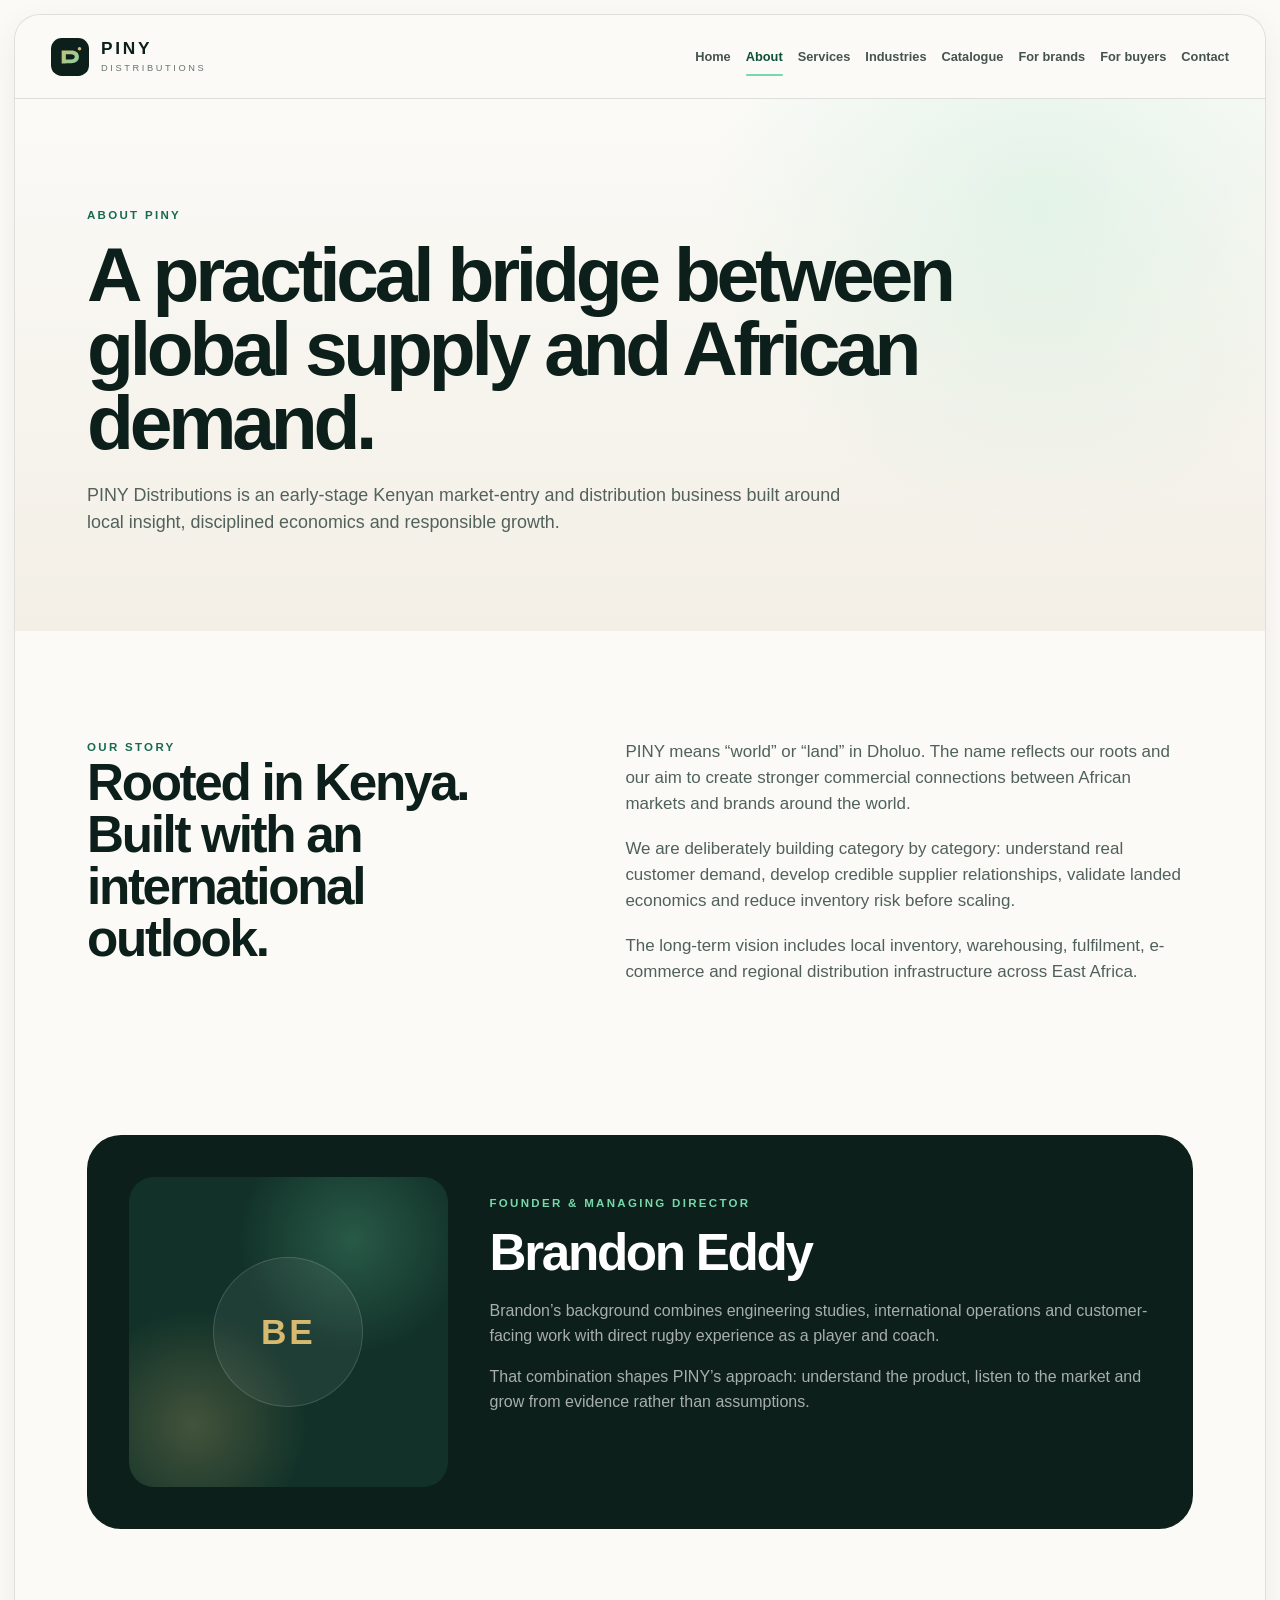
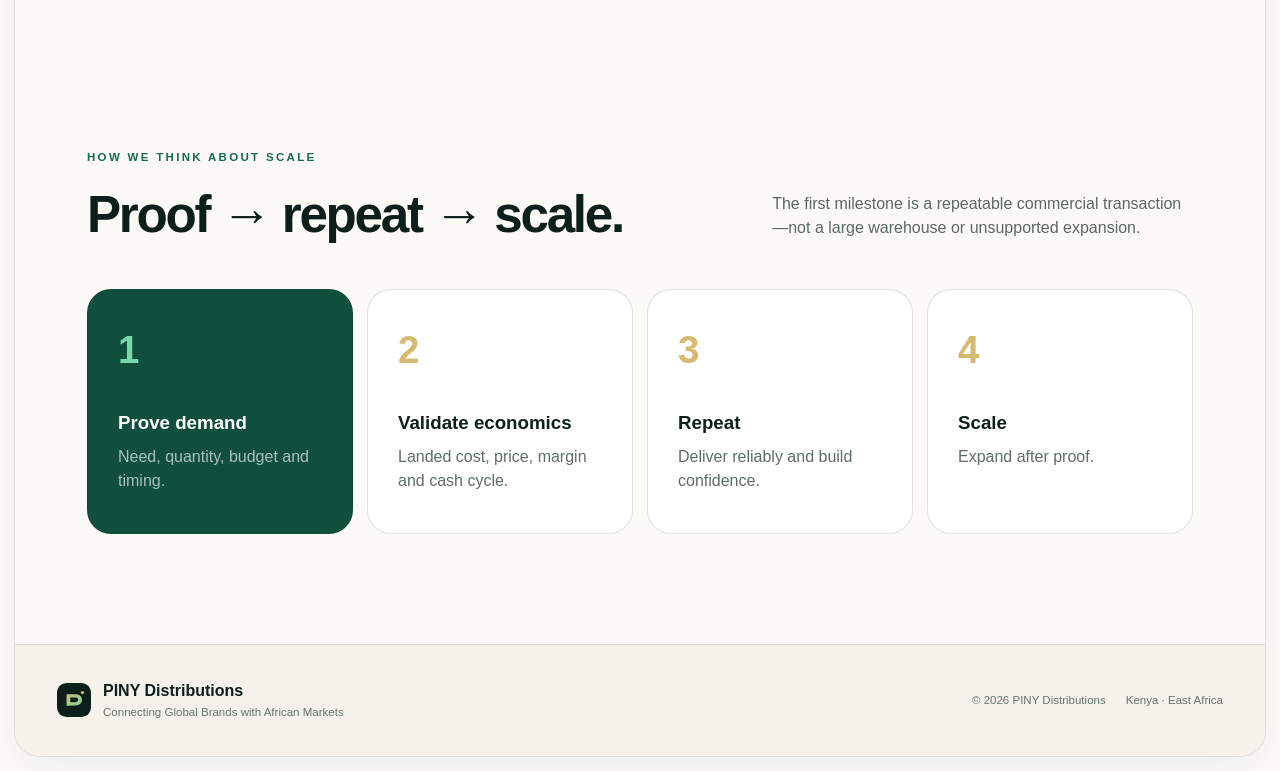
==== about.html @ 16255a8e "Add about.html" ====
<!DOCTYPE html>
<html lang="en">
<head>
  <meta charset="utf-8" />
  <meta name="viewport" content="width=device-width, initial-scale=1" />
  <title>About PINY Distributions | Kenya Market-Entry Company</title>
  <meta name="description" content="Learn why PINY Distributions is building an evidence-led bridge between global brands and demand in Kenya and East Africa." />
  <meta name="robots" content="index, follow" />
  <link rel="canonical" href="https://pinydistributions.com/about.html" />
  <meta property="og:type" content="website" />
  <meta property="og:title" content="About PINY Distributions | Kenya Market-Entry Company" />
  <meta property="og:description" content="Learn why PINY Distributions is building an evidence-led bridge between global brands and demand in Kenya and East Africa." />
  <meta property="og:url" content="https://pinydistributions.com/about.html" />
  <meta property="og:image" content="https://pinydistributions.com/social-card.svg" />
  <meta name="twitter:card" content="summary_large_image" />
  <meta name="theme-color" content="#0d1f1a" />
  <link rel="icon" href="favicon.svg" type="image/svg+xml" />
  <link rel="stylesheet" href="styles.css" />
</head>
<body>
<div class="site-shell">
  <header class="site-header" id="top">
    <a class="brand" href="index.html" aria-label="PINY Distributions home">
      <img src="logo.svg" alt="" class="brand-mark" />
      <span class="brand-copy"><strong>PINY</strong><span>DISTRIBUTIONS</span></span>
    </a>
    <button class="nav-toggle" aria-label="Open menu" aria-expanded="false"><span></span><span></span></button>
    <nav class="nav" aria-label="Primary navigation">
      <a href="index.html">Home</a>
      <a aria-current="page" href="about.html">About</a>
      <a href="services.html">Services</a>
      <a href="industries.html">Industries</a>
      <a href="catalogue.html">Catalogue</a>
      <a href="brands.html">For brands</a>
      <a href="buyers.html">For buyers</a>
      <a href="contact.html">Contact</a>
    </nav>
  </header>
  <main>
    <section class="page-hero"><p class="eyebrow">About PINY</p><h1>A practical bridge between global supply and African demand.</h1><p>PINY Distributions is an early-stage Kenyan market-entry and distribution business built around local insight, disciplined economics and responsible growth.</p></section>
    <section class="section page-section">
      <div class="section-grid"><div><div class="section-label">Our story</div><h2>Rooted in Kenya. Built with an international outlook.</h2></div><div class="section-copy"><p>PINY means “world” or “land” in Dholuo. The name reflects our roots and our aim to create stronger commercial connections between African markets and brands around the world.</p><p>We are deliberately building category by category: understand real customer demand, develop credible supplier relationships, validate landed economics and reduce inventory risk before scaling.</p><p>The long-term vision includes local inventory, warehousing, fulfilment, e-commerce and regional distribution infrastructure across East Africa.</p></div></div>
    </section>
    <section class="section founder-section">
      <div class="founder-card-v2"><div class="founder-mark"><span>BE</span></div><div class="founder-copy-v2"><div class="section-label light">Founder & Managing Director</div><h2>Brandon Eddy</h2><p>Brandon’s background combines engineering studies, international operations and customer-facing work with direct rugby experience as a player and coach.</p><p>That combination shapes PINY’s approach: understand the product, listen to the market and grow from evidence rather than assumptions.</p></div></div>
    </section>
    <section class="section"><div class="section-label">How we think about scale</div><div class="section-heading"><h2>Proof → repeat → scale.</h2><p>The first milestone is a repeatable commercial transaction—not a large warehouse or unsupported expansion.</p></div><div class="proof-grid"><div class="proof-card dark-proof"><strong>1</strong><h3>Prove demand</h3><p>Need, quantity, budget and timing.</p></div><div class="proof-card"><strong>2</strong><h3>Validate economics</h3><p>Landed cost, price, margin and cash cycle.</p></div><div class="proof-card"><strong>3</strong><h3>Repeat</h3><p>Deliver reliably and build confidence.</p></div><div class="proof-card"><strong>4</strong><h3>Scale</h3><p>Expand after proof.</p></div></div></section></main>
  <footer>
    <div class="footer-brand"><img src="logo.svg" alt=""><div><strong>PINY Distributions</strong><span>Connecting Global Brands with African Markets</span></div></div>
    <div class="footer-meta"><span>© <span id="year"></span> PINY Distributions</span><span>Kenya · East Africa</span></div>
  </footer>
</div>
<script src="script.js"></script>
</body>
</html>
---- styles.css ----
:root {
  --ink: #0d1f1a;
  --ink-2: #17342b;
  --forest: #0f4f3c;
  --forest-2: #176a50;
  --mint: #76d8ab;
  --sand: #d7b96f;
  --cream: #f6f1e8;
  --paper: #fbfaf7;
  --muted: #66746e;
  --line: rgba(13,31,26,.12);
  --white: #fff;
  --radius-xl: 34px;
  --radius-lg: 24px;
  --radius-md: 18px;
  --shadow: 0 24px 70px rgba(13,31,26,.10);
}

* { box-sizing: border-box; }
html { scroll-behavior: smooth; }
body {
  margin: 0;
  background: var(--paper);
  color: var(--ink);
  font-family: Inter, ui-sans-serif, -apple-system, BlinkMacSystemFont, "Segoe UI", sans-serif;
  line-height: 1.55;
  -webkit-font-smoothing: antialiased;
}
a { color: inherit; text-decoration: none; }
img { display: block; max-width: 100%; }
button, input, textarea { font: inherit; }

.site-shell {
  width: min(1440px, calc(100% - 28px));
  margin: 14px auto;
  overflow: hidden;
  border: 1px solid var(--line);
  border-radius: 26px;
  background: var(--paper);
  box-shadow: 0 10px 35px rgba(13,31,26,.06);
}

.site-header {
  height: 84px;
  display: flex;
  align-items: center;
  justify-content: space-between;
  padding: 0 36px;
  position: relative;
  z-index: 20;
  border-bottom: 1px solid var(--line);
  background: rgba(251,250,247,.90);
  backdrop-filter: blur(14px);
}

.brand {
  display: flex;
  align-items: center;
  gap: 12px;
}
.brand-mark { width: 38px; height: 38px; }
.brand-copy {
  display: flex;
  flex-direction: column;
  line-height: 1;
}
.brand-copy strong {
  font-size: 1.08rem;
  letter-spacing: .16em;
}
.brand-copy span {
  font-size: .58rem;
  letter-spacing: .28em;
  margin-top: 6px;
  color: var(--muted);
}

.nav {
  display: flex;
  align-items: center;
  gap: 28px;
  font-size: .92rem;
}
.nav a:not(.nav-cta) {
  color: #45534e;
  transition: color .2s ease;
}
.nav a:hover { color: var(--forest); }
.nav-cta {
  padding: 11px 17px;
  color: var(--white);
  background: var(--ink);
  border-radius: 999px;
}
.nav-toggle { display: none; }

.hero {
  min-height: 710px;
  padding: 90px 72px 72px;
  display: grid;
  grid-template-columns: 1.04fr .96fr;
  align-items: center;
  gap: 44px;
  background:
    radial-gradient(circle at 75% 20%, rgba(118,216,171,.17), transparent 32%),
    radial-gradient(circle at 18% 15%, rgba(215,185,111,.16), transparent 26%),
    linear-gradient(180deg, #fbfaf7 0%, #f7f4ec 100%);
}

.eyebrow, .section-label {
  font-size: .72rem;
  text-transform: uppercase;
  letter-spacing: .2em;
  font-weight: 700;
  color: var(--forest-2);
}
.hero h1 {
  margin: 16px 0 24px;
  font-size: clamp(3.3rem, 6vw, 6.7rem);
  line-height: .92;
  letter-spacing: -.055em;
  max-width: 770px;
}
.hero h1 span {
  color: var(--forest);
  display: block;
}
.hero-lede {
  max-width: 670px;
  font-size: 1.14rem;
  color: #52615b;
  margin: 0 0 34px;
}
.hero-actions { display: flex; gap: 12px; flex-wrap: wrap; }
.btn {
  display: inline-flex;
  align-items: center;
  justify-content: center;
  min-height: 48px;
  padding: 0 20px;
  border-radius: 999px;
  font-weight: 700;
  font-size: .93rem;
  transition: transform .2s ease, box-shadow .2s ease, background .2s ease;
}
.btn:hover { transform: translateY(-2px); }
.btn-primary {
  color: var(--white);
  background: var(--forest);
  box-shadow: 0 12px 28px rgba(15,79,60,.20);
}
.btn-secondary {
  border: 1px solid var(--line);
  background: rgba(255,255,255,.68);
}
.btn-light {
  background: var(--white);
  color: var(--ink);
}

.hero-proof {
  margin-top: 58px;
  padding-top: 28px;
  border-top: 1px solid var(--line);
  display: grid;
  grid-template-columns: repeat(3, 1fr);
  max-width: 660px;
}
.hero-proof div {
  display: flex;
  flex-direction: column;
  gap: 2px;
}
.hero-proof strong {
  color: var(--sand);
  font-size: .75rem;
  letter-spacing: .12em;
}
.hero-proof span {
  color: #4e5e58;
  font-size: .86rem;
}

.hero-visual {
  position: relative;
  min-height: 540px;
  display: grid;
  place-items: center;
}
.orb {
  position: absolute;
  border-radius: 999px;
  filter: blur(1px);
}
.orb-one {
  width: 320px;
  height: 320px;
  right: 5%;
  top: 6%;
  background: rgba(118,216,171,.22);
}
.orb-two {
  width: 180px;
  height: 180px;
  left: 4%;
  bottom: 4%;
  background: rgba(215,185,111,.26);
}
.network-card {
  width: min(100%, 550px);
  position: relative;
  z-index: 2;
  padding: 22px;
  border: 1px solid rgba(255,255,255,.82);
  background: rgba(255,255,255,.76);
  backdrop-filter: blur(18px);
  border-radius: 30px;
  box-shadow: var(--shadow);
}
.network-head, .network-footer {
  display: flex;
  align-items: center;
  justify-content: space-between;
  gap: 10px;
  font-size: .72rem;
  color: var(--muted);
}
.status-dot {
  display: inline-flex;
  align-items: center;
  gap: 7px;
}
.status-dot::before {
  content: "";
  width: 7px; height: 7px;
  border-radius: 50%;
  background: var(--mint);
  box-shadow: 0 0 0 5px rgba(118,216,171,.13);
}
.network-footer {
  justify-content: flex-start;
  gap: 22px;
  padding-top: 10px;
  border-top: 1px solid var(--line);
}
.network-card svg {
  width: 100%;
  margin: 10px 0 4px;
}
.continent { fill: rgba(15,79,60,.10); stroke: rgba(15,79,60,.18); stroke-width: 1.3; }
.node { fill: var(--sand); }
.node-main { fill: var(--forest); stroke: var(--white); stroke-width: 5; }
.route { fill: none; stroke: url(#route); stroke-width: 3.5; stroke-linecap: round; stroke-dasharray: 5 9; }
.pulse { fill: none; stroke: rgba(15,79,60,.18); stroke-width: 1.5; }
.label { font-size: 11px; letter-spacing: 2px; fill: var(--forest); font-weight: 700; }

.strip {
  min-height: 72px;
  padding: 0 50px;
  display: flex;
  align-items: center;
  justify-content: center;
  gap: 34px;
  color: rgba(255,255,255,.82);
  background: var(--ink);
  text-transform: uppercase;
  letter-spacing: .13em;
  font-size: .68rem;
}
.strip span {
  width: 5px; height: 5px; border-radius: 50%;
  background: var(--sand);
}

.section { padding: 110px 72px; }
.section-grid {
  display: grid;
  grid-template-columns: .9fr 1.1fr;
  gap: 74px;
  margin-top: 24px;
}
.section h2 {
  margin: 0;
  font-size: clamp(2.3rem, 4vw, 4.3rem);
  letter-spacing: -.045em;
  line-height: 1.02;
}
.section-copy {
  font-size: 1.06rem;
  color: #50605a;
}
.section-copy p { margin-top: 0; margin-bottom: 18px; }

.services {
  background: #f0ece2;
}
.section-heading {
  display: grid;
  grid-template-columns: 1.2fr .8fr;
  gap: 54px;
  align-items: end;
  margin: 22px 0 48px;
}
.section-heading p {
  color: #5a6863;
  max-width: 480px;
  margin: 0;
}

.service-grid {
  display: grid;
  grid-template-columns: repeat(2, 1fr);
  gap: 14px;
}
.service-card {
  min-height: 300px;
  padding: 30px;
  position: relative;
  display: flex;
  flex-direction: column;
  border-radius: var(--radius-lg);
  background: rgba(255,255,255,.72);
  border: 1px solid rgba(13,31,26,.08);
}
.service-card.featured {
  background: var(--forest);
  color: var(--white);
}
.card-number {
  font-size: .72rem;
  letter-spacing: .15em;
  color: var(--sand);
  font-weight: 800;
}
.service-card h3 {
  font-size: 1.7rem;
  letter-spacing: -.02em;
  margin: 52px 0 12px;
}
.service-card p {
  margin: 0;
  color: #5a6863;
  max-width: 520px;
}
.service-card.featured p { color: rgba(255,255,255,.72); }
.card-tag {
  margin-top: auto;
  padding-top: 26px;
  font-size: .72rem;
  text-transform: uppercase;
  letter-spacing: .12em;
  color: var(--muted);
}
.featured .card-tag { color: rgba(255,255,255,.55); }

.markets {
  background: var(--paper);
}
.market-panel {
  overflow: hidden;
  display: grid;
  grid-template-columns: .9fr 1.1fr;
  border-radius: var(--radius-xl);
  background: var(--ink);
  color: var(--white);
}
.market-copy {
  padding: 62px;
  background:
    radial-gradient(circle at 20% 10%, rgba(118,216,171,.14), transparent 40%),
    var(--ink);
}
.section-label.light { color: var(--mint); }
.market-copy h2 { margin-top: 18px; }
.market-copy p {
  margin: 24px 0 0;
  max-width: 500px;
  color: rgba(255,255,255,.64);
}
.market-list {
  padding: 28px;
  background: rgba(255,255,255,.05);
  border-left: 1px solid rgba(255,255,255,.08);
}
.market-row {
  min-height: 104px;
  display: grid;
  grid-template-columns: 44px 1fr auto;
  align-items: center;
  gap: 12px;
  padding: 0 22px;
  border-bottom: 1px solid rgba(255,255,255,.09);
  color: rgba(255,255,255,.62);
}
.market-row:last-child { border-bottom: 0; }
.market-row.active {
  color: var(--white);
  background: rgba(118,216,171,.09);
  border-radius: 18px;
}
.market-index {
  color: var(--sand);
  font-size: .72rem;
  font-weight: 800;
}
.market-row strong {
  display: block;
  font-size: 1.1rem;
}
.market-row small {
  color: rgba(255,255,255,.45);
}
.market-state {
  padding: 7px 10px;
  border: 1px solid rgba(255,255,255,.15);
  border-radius: 999px;
  font-size: .62rem;
  letter-spacing: .12em;
}
.active .market-state {
  color: var(--mint);
  border-color: rgba(118,216,171,.30);
}

.focus {
  padding-top: 70px;
}
.focus-grid {
  margin-top: 24px;
  display: grid;
  grid-template-columns: .9fr 1.1fr;
  gap: 74px;
}
.focus-intro p {
  color: #5b6964;
  max-width: 480px;
}
.steps { border-top: 1px solid var(--line); }
.step {
  display: grid;
  grid-template-columns: 56px 1fr;
  gap: 14px;
  padding: 26px 0;
  border-bottom: 1px solid var(--line);
}
.step > span {
  color: var(--sand);
  font-weight: 800;
  font-size: .76rem;
}
.step strong { font-size: 1.08rem; }
.step p { margin: 5px 0 0; color: #63716c; }

.partners { padding-top: 30px; }
.partner-card {
  padding: 64px;
  display: flex;
  align-items: end;
  justify-content: space-between;
  gap: 40px;
  border-radius: var(--radius-xl);
  color: var(--white);
  background:
    radial-gradient(circle at 85% 15%, rgba(118,216,171,.18), transparent 25%),
    linear-gradient(135deg, var(--forest), #0b3128 72%);
}
.partner-card h2 { margin: 14px 0 18px; max-width: 800px; }
.partner-card p:not(.eyebrow) { color: rgba(255,255,255,.68); max-width: 720px; }

.contact {
  display: grid;
  grid-template-columns: 1fr .85fr;
  gap: 74px;
  align-items: center;
}
.contact-copy h2 { margin: 18px 0; }
.contact-copy p {
  max-width: 580px;
  color: #5a6863;
}
.contact-card {
  padding: 38px;
  border-radius: var(--radius-lg);
  background: var(--cream);
  border: 1px solid var(--line);
}
.contact-kicker {
  font-size: .7rem;
  text-transform: uppercase;
  letter-spacing: .16em;
  color: var(--forest);
  font-weight: 800;
}
.contact-card h3 {
  font-size: 1.8rem;
  margin: 18px 0 4px;
}
.contact-card p { margin: 0 0 22px; color: #5e6c67; }
.contact-note {
  padding: 14px 16px;
  border-radius: 14px;
  background: rgba(215,185,111,.13);
  color: #68582f !important;
  font-size: .9rem;
}
.disabled-link {
  opacity: .55;
  pointer-events: none;
}

footer {
  padding: 34px 42px;
  border-top: 1px solid var(--line);
  display: flex;
  align-items: center;
  justify-content: space-between;
  gap: 20px;
  background: #f5f2eb;
}
.footer-brand {
  display: flex;
  align-items: center;
  gap: 12px;
}
.footer-brand img { width: 34px; }
.footer-brand strong, .footer-brand span { display: block; }
.footer-brand span {
  font-size: .72rem;
  color: var(--muted);
}
.footer-meta {
  display: flex;
  gap: 20px;
  font-size: .72rem;
  color: var(--muted);
}

@media (max-width: 980px) {
  .site-shell {
    width: min(100% - 16px, 1440px);
    margin: 8px auto;
    border-radius: 18px;
  }
  .site-header { padding: 0 20px; }
  .nav-toggle {
    width: 42px; height: 42px;
    display: grid;
    place-items: center;
    gap: 5px;
    border: 0;
    border-radius: 50%;
    background: var(--cream);
  }
  .nav-toggle span {
    width: 18px; height: 1.5px;
    background: var(--ink);
  }
  .nav {
    position: absolute;
    left: 12px; right: 12px; top: 78px;
    padding: 18px;
    display: none;
    flex-direction: column;
    align-items: stretch;
    gap: 6px;
    border-radius: 18px;
    background: var(--paper);
    border: 1px solid var(--line);
    box-shadow: var(--shadow);
  }
  .nav.open { display: flex; }
  .nav a { padding: 11px 12px; }
  .nav-cta { text-align: center; }
  .hero {
    grid-template-columns: 1fr;
    padding: 70px 28px 40px;
  }
  .hero h1 { font-size: clamp(3.3rem, 12vw, 5rem); }
  .hero-visual { min-height: 420px; }
  .section, .partners { padding: 78px 28px; }
  .section-grid, .section-heading, .focus-grid, .contact {
    grid-template-columns: 1fr;
    gap: 34px;
  }
  .service-grid { grid-template-columns: 1fr; }
  .market-panel { grid-template-columns: 1fr; }
  .market-copy { padding: 40px 30px; }
  .market-list {
    border-left: 0;
    border-top: 1px solid rgba(255,255,255,.08);
  }
  .partner-card {
    padding: 42px 30px;
    flex-direction: column;
    align-items: flex-start;
  }
}

@media (max-width: 620px) {
  .brand-copy span { letter-spacing: .20em; }
  .hero { padding-top: 54px; }
  .hero h1 { font-size: clamp(2.8rem, 16vw, 4.2rem); }
  .hero-lede { font-size: 1rem; }
  .hero-actions .btn { width: 100%; }
  .hero-proof { gap: 14px; }
  .hero-proof span { font-size: .73rem; }
  .hero-visual { min-height: 350px; }
  .network-card { padding: 15px; border-radius: 22px; }
  .strip {
    padding: 24px;
    flex-wrap: wrap;
    gap: 14px;
    text-align: center;
  }
  .section { padding: 66px 22px; }
  .section h2 { font-size: clamp(2.1rem, 11vw, 3.3rem); }
  .service-card { min-height: 260px; }
  .service-card h3 { margin-top: 34px; }
  .market-row {
    grid-template-columns: 36px 1fr;
    padding: 12px 10px;
  }
  .market-state { display: none; }
  .partner-card { padding: 34px 24px; }
  footer {
    flex-direction: column;
    align-items: flex-start;
    padding: 28px 24px;
  }
  .footer-meta { flex-direction: column; gap: 4px; }
}


/* --- PINY V2 premium additions --- */
.hero-v2{min-height:760px}
.hero-v2 h1{font-size:clamp(3.5rem,6.3vw,7rem)}
.hero-v2 h1 span{margin-top:.08em}
.hero-actions b{font-size:1.05rem}
.network-v2{box-shadow:0 32px 90px rgba(13,31,26,.14)}
.floating-chip{position:absolute;z-index:4;padding:14px 16px;border-radius:16px;background:rgba(13,31,26,.94);color:#fff;box-shadow:0 18px 45px rgba(13,31,26,.18);font-size:.78rem}
.floating-chip small{display:block;color:rgba(255,255,255,.5);margin-bottom:3px}.floating-chip strong{font-size:.86rem}.chip-a{right:-5px;top:90px}.chip-b{left:-8px;bottom:92px}
.pilot-layout{display:grid;grid-template-columns:.9fr 1.1fr;gap:68px;align-items:center;margin-top:24px}.pilot-copy p{color:#5b6964;max-width:570px;font-size:1.04rem}.pilot-card{padding:34px;border-radius:26px;border:1px solid var(--line);background:linear-gradient(135deg,#fff,#f3eee4);box-shadow:0 18px 44px rgba(13,31,26,.06)}.pilot-top{display:flex;justify-content:space-between;gap:15px;align-items:center;font-size:.68rem;text-transform:uppercase;letter-spacing:.13em;color:var(--forest);font-weight:800}.pilot-top b{padding:7px 10px;border-radius:999px;background:rgba(112,214,168,.15);font-size:.6rem}.pilot-card h3{font-size:1.85rem;margin:28px 0 10px}.pilot-card p{color:#5d6b66}.pilot-tags{display:flex;gap:10px;flex-wrap:wrap;margin-top:24px;padding-top:20px;border-top:1px solid var(--line)}.pilot-tags span{font-size:.72rem;padding:7px 10px;border-radius:999px;background:rgba(13,31,26,.06);color:#5c6964}
.partnership-section{background:#f0ece2}.partner-models{display:grid;grid-template-columns:repeat(4,1fr);gap:14px}.model-card{min-height:270px;padding:28px;border-radius:24px;background:rgba(255,255,255,.74);border:1px solid rgba(13,31,26,.08)}.model-card>span{color:var(--sand);font-size:.72rem;font-weight:800;letter-spacing:.14em}.model-card h3{font-size:1.35rem;margin:48px 0 10px}.model-card p{color:#5d6b66;margin:0}
.founder-section{padding-top:48px}.founder-card-v2{display:grid;grid-template-columns:.65fr 1.35fr;gap:42px;padding:42px;border-radius:34px;background:var(--ink);color:#fff}.founder-mark{min-height:310px;display:grid;place-items:center;border-radius:25px;background:radial-gradient(circle at 70% 20%,rgba(112,214,168,.24),transparent 34%),radial-gradient(circle at 20% 80%,rgba(213,182,111,.25),transparent 32%),#123229}.founder-mark span{width:150px;height:150px;border-radius:50%;display:grid;place-items:center;border:1px solid rgba(255,255,255,.14);background:rgba(255,255,255,.06);color:var(--sand);font-size:2.2rem;font-weight:800;letter-spacing:.08em}.founder-copy-v2{padding:18px 0}.founder-copy-v2 h2{margin:14px 0 20px}.founder-copy-v2 p{color:rgba(255,255,255,.64);max-width:780px}
.proof-grid{display:grid;grid-template-columns:repeat(4,1fr);gap:14px}.proof-card{padding:30px;border-radius:24px;background:#fff;border:1px solid var(--line);min-height:245px}.proof-card>strong{font-size:2.4rem;letter-spacing:-.05em;color:var(--sand)}.proof-card h3{margin:28px 0 8px}.proof-card p{margin:0;color:#5e6d67}.dark-proof{background:var(--forest);color:#fff}.dark-proof p{color:rgba(255,255,255,.65)}.dark-proof>strong{color:var(--mint)}
.contact-email{font-size:.82rem;max-width:100%;word-break:break-word;text-align:center}
@media(max-width:1120px){.partner-models,.proof-grid{grid-template-columns:repeat(2,1fr)}}
@media(max-width:980px){.pilot-layout,.founder-card-v2{grid-template-columns:1fr;gap:34px}.founder-mark{min-height:240px}.floating-chip{display:none}}
@media(max-width:620px){.partner-models,.proof-grid{grid-template-columns:1fr}.pilot-card{padding:26px}.pilot-top{align-items:flex-start;flex-direction:column}.contact-email{width:100%}}

/* --- Multi-page site --- */
.nav{gap:15px;font-size:.80rem;font-weight:650;white-space:nowrap}
.nav a[aria-current="page"]{color:var(--forest);position:relative}
.nav a[aria-current="page"]::after{content:"";position:absolute;left:0;right:0;bottom:-10px;height:2px;border-radius:2px;background:var(--mint)}
.page-hero{padding:96px 72px 76px;background:radial-gradient(circle at 82% 20%,rgba(118,216,171,.17),transparent 30%),linear-gradient(180deg,#fbfaf7,#f3efe6)}
.page-hero h1{max-width:900px;margin:14px 0 22px;font-size:clamp(3.1rem,6vw,6rem);line-height:.96;letter-spacing:-.055em}
.page-hero>p:last-child,.page-hero>p:nth-last-child(2){max-width:760px;color:#52615b;font-size:1.12rem}
.page-section{padding-top:84px;padding-bottom:84px}
.three-card-grid{grid-template-columns:repeat(3,1fr)}
.card-link{display:inline-block;margin-top:24px;color:var(--forest);font-size:.82rem;font-weight:800}
.current-focus-section{background:var(--ink);color:#fff}
.split-feature{display:grid;grid-template-columns:1.15fr .85fr;gap:70px;align-items:center}
.split-feature>div:first-child>p{max-width:650px;color:rgba(255,255,255,.66);font-size:1.05rem;margin:0 0 28px}
.split-feature h2{max-width:730px}
.future-panel{padding:38px;border:1px solid rgba(255,255,255,.12);border-radius:28px;background:rgba(255,255,255,.055)}
.future-panel>span,.product-category,.contact-options article>span{font-size:.66rem;letter-spacing:.16em;font-weight:800;color:var(--mint)}
.future-panel h3{margin:20px 0 12px;font-size:1.65rem}
.future-panel p{color:rgba(255,255,255,.62)}
.future-panel a{display:inline-block;margin-top:18px;color:var(--sand);font-size:.82rem;font-weight:800}
.page-cta{display:flex;align-items:center;justify-content:space-between;gap:30px;background:var(--cream)}
.page-cta h2{margin-bottom:0}
.timeline-grid,.industry-grid,.buyer-grid{display:grid;grid-template-columns:repeat(3,1fr);gap:16px;margin-top:34px}
.timeline-grid article,.industry-card,.buyer-card{padding:32px;border:1px solid var(--line);border-radius:24px;background:#fff}
.timeline-grid strong,.order-grid strong{color:var(--sand);font-size:1.8rem}
.timeline-grid h3,.industry-card h3,.buyer-card h3{margin:26px 0 10px;font-size:1.35rem}
.timeline-grid p,.industry-card p,.buyer-card p{color:#5d6b66;margin:0}
.industry-card{min-height:300px;display:flex;flex-direction:column}
.industry-card .stage-label{align-self:flex-start}
.stage-label{padding:7px 10px;border-radius:999px;background:rgba(15,79,60,.09);color:var(--forest);font-size:.62rem;letter-spacing:.13em;font-weight:800}
.active-industry{background:var(--forest);color:#fff}
.active-industry p{color:rgba(255,255,255,.67)}
.active-industry .stage-label{background:rgba(118,216,171,.16);color:var(--mint)}
.future-industry{background:#f3eee4}
.catalogue-hero{padding-bottom:64px}
.notice-pill{display:flex;align-items:center;gap:16px;max-width:max-content;margin-top:28px;padding:12px 16px;border:1px solid var(--line);border-radius:999px;background:rgba(255,255,255,.72);font-size:.76rem}
.notice-pill .status-dot{padding-left:17px;color:var(--forest);font-weight:800}
.notice-pill b{font-weight:600;color:#52615b}
.catalogue-section{padding-top:48px}
.catalogue-grid{display:grid;grid-template-columns:repeat(4,1fr);gap:15px}
.product-card{min-height:330px;padding:28px;display:flex;flex-direction:column;border:1px solid var(--line);border-radius:24px;background:#fff}
.product-card h2{margin:28px 0 14px;font-size:1.45rem;line-height:1.1}
.product-card ul{padding-left:18px;margin:0;color:#5d6b66;font-size:.92rem}
.product-card li+li{margin-top:7px}
.product-card a{margin-top:auto;padding-top:24px;color:var(--forest);font-size:.82rem;font-weight:800}
.featured-product{background:var(--forest);color:#fff}
.featured-product .product-category,.featured-product a{color:var(--mint)}
.featured-product ul{color:rgba(255,255,255,.68)}
.order-process{background:var(--ink);color:#fff}
.order-grid{display:grid;grid-template-columns:repeat(3,1fr);gap:14px;margin:32px 0}
.order-grid article{padding:28px;border-radius:22px;background:rgba(255,255,255,.06);border:1px solid rgba(255,255,255,.10)}
.order-grid h3{margin:18px 0 8px}
.order-grid p{margin:0;color:rgba(255,255,255,.62)}
.brand-checklist,.buyer-checklist{display:grid;grid-template-columns:repeat(2,1fr);gap:14px;margin-top:30px}
.brand-checklist ul,.buyer-checklist ul{margin:0;padding:32px 32px 32px 54px;border-radius:24px;background:var(--ink);color:rgba(255,255,255,.76)}
.brand-checklist li+li,.buyer-checklist li+li{margin-top:12px}
.buyer-checklist{background:var(--forest);color:#fff}
.buyer-checklist>div>p{max-width:620px;color:rgba(255,255,255,.66)}
.buyer-checklist ul{background:rgba(255,255,255,.08);border:1px solid rgba(255,255,255,.11)}
.buyer-card{min-height:285px}
.buyer-card a{display:inline-block;margin-top:24px;color:var(--forest);font-weight:800;font-size:.82rem}
.contact-layout{display:grid;grid-template-columns:.85fr 1.15fr;gap:70px;align-items:start}
.contact-main h2{margin:16px 0 8px}
.contact-main>p{color:#65736e}
.contact-address{display:inline-block;margin-top:24px;color:var(--forest);font-weight:800;word-break:break-word}
.contact-options{display:grid;gap:14px}
.contact-options article{padding:32px;border:1px solid var(--line);border-radius:24px;background:#fff}
.contact-options h3{margin:18px 0 8px;font-size:1.35rem}
.contact-options p{color:#5d6b66}
.contact-options a{display:inline-block;margin-top:15px;color:var(--forest);font-size:.82rem;font-weight:800}

@media(max-width:1120px){
  .site-header{padding:0 26px}
  .nav{gap:10px;font-size:.73rem}
  .catalogue-grid{grid-template-columns:repeat(2,1fr)}
}
@media(max-width:980px){
  .nav a[aria-current="page"]::after{display:none}
  .page-hero{padding:72px 34px 58px}
  .three-card-grid,.timeline-grid,.industry-grid,.buyer-grid{grid-template-columns:1fr}
  .split-feature,.contact-layout{grid-template-columns:1fr;gap:34px}
  .page-cta{align-items:flex-start;flex-direction:column}
  .brand-checklist,.buyer-checklist{grid-template-columns:1fr}
}
@media(max-width:620px){
  .page-hero{padding:58px 22px 48px}
  .page-hero h1{font-size:clamp(2.6rem,13vw,4rem)}
  .notice-pill{align-items:flex-start;flex-direction:column;border-radius:20px}
  .catalogue-grid,.order-grid{grid-template-columns:1fr}
  .product-card{min-height:300px}
  .future-panel,.contact-options article{padding:27px}
}
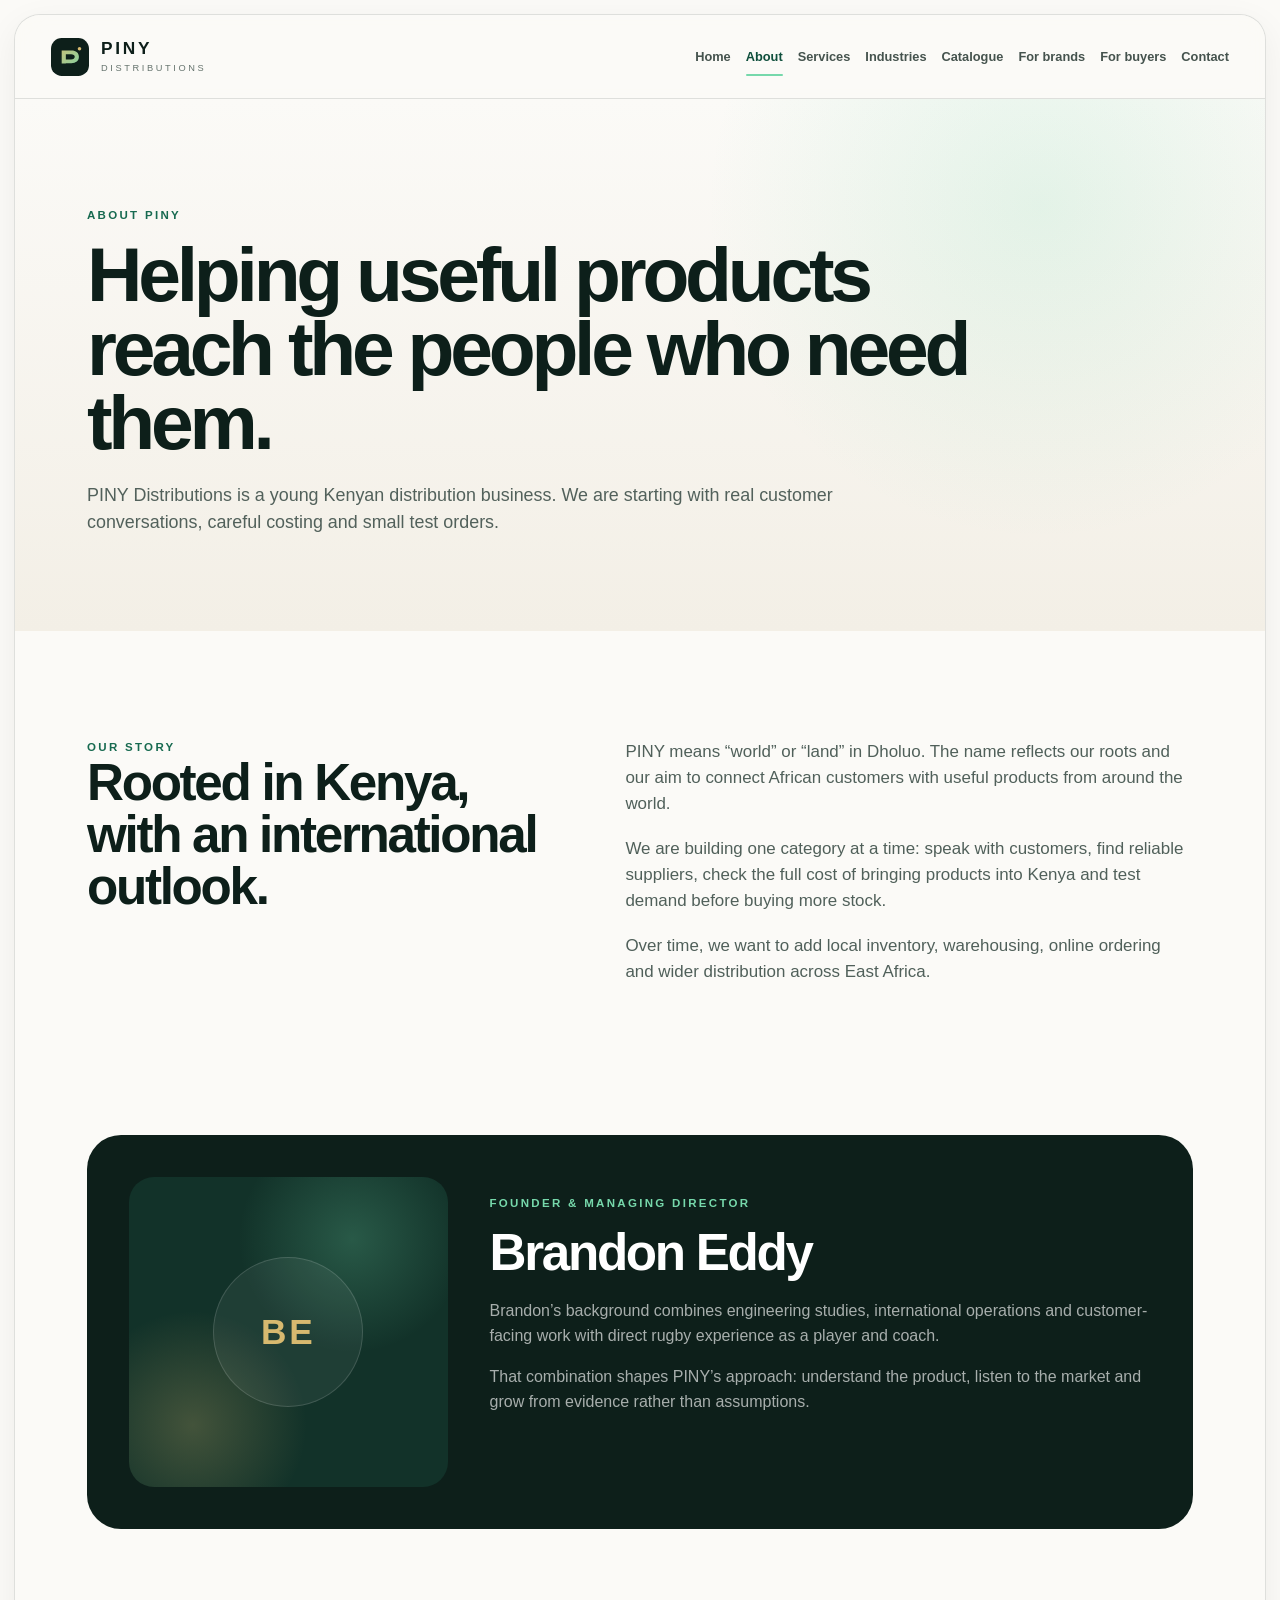
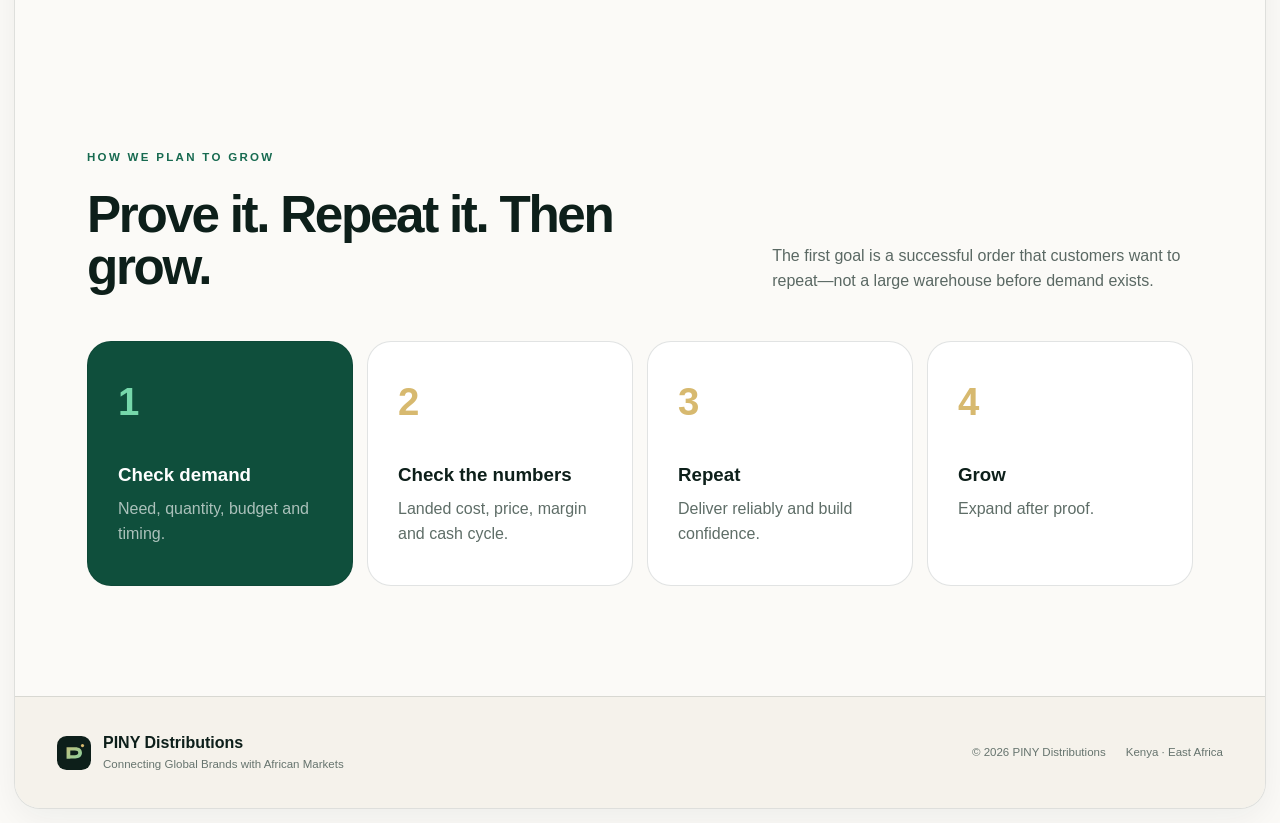
==== commit 2b3a6abf: "Update about.html with real photography and clearer language" ====
--- a/about.html
+++ b/about.html
@@ -37,14 +37,14 @@
     </nav>
   </header>
   <main>
-    <section class="page-hero"><p class="eyebrow">About PINY</p><h1>A practical bridge between global supply and African demand.</h1><p>PINY Distributions is an early-stage Kenyan market-entry and distribution business built around local insight, disciplined economics and responsible growth.</p></section>
+    <section class="page-hero"><p class="eyebrow">About PINY</p><h1>Helping useful products reach the people who need them.</h1><p>PINY Distributions is a young Kenyan distribution business. We are starting with real customer conversations, careful costing and small test orders.</p></section>
     <section class="section page-section">
-      <div class="section-grid"><div><div class="section-label">Our story</div><h2>Rooted in Kenya. Built with an international outlook.</h2></div><div class="section-copy"><p>PINY means “world” or “land” in Dholuo. The name reflects our roots and our aim to create stronger commercial connections between African markets and brands around the world.</p><p>We are deliberately building category by category: understand real customer demand, develop credible supplier relationships, validate landed economics and reduce inventory risk before scaling.</p><p>The long-term vision includes local inventory, warehousing, fulfilment, e-commerce and regional distribution infrastructure across East Africa.</p></div></div>
+      <div class="section-grid"><div><div class="section-label">Our story</div><h2>Rooted in Kenya, with an international outlook.</h2></div><div class="section-copy"><p>PINY means “world” or “land” in Dholuo. The name reflects our roots and our aim to connect African customers with useful products from around the world.</p><p>We are building one category at a time: speak with customers, find reliable suppliers, check the full cost of bringing products into Kenya and test demand before buying more stock.</p><p>Over time, we want to add local inventory, warehousing, online ordering and wider distribution across East Africa.</p></div></div>
     </section>
     <section class="section founder-section">
       <div class="founder-card-v2"><div class="founder-mark"><span>BE</span></div><div class="founder-copy-v2"><div class="section-label light">Founder & Managing Director</div><h2>Brandon Eddy</h2><p>Brandon’s background combines engineering studies, international operations and customer-facing work with direct rugby experience as a player and coach.</p><p>That combination shapes PINY’s approach: understand the product, listen to the market and grow from evidence rather than assumptions.</p></div></div>
     </section>
-    <section class="section"><div class="section-label">How we think about scale</div><div class="section-heading"><h2>Proof → repeat → scale.</h2><p>The first milestone is a repeatable commercial transaction—not a large warehouse or unsupported expansion.</p></div><div class="proof-grid"><div class="proof-card dark-proof"><strong>1</strong><h3>Prove demand</h3><p>Need, quantity, budget and timing.</p></div><div class="proof-card"><strong>2</strong><h3>Validate economics</h3><p>Landed cost, price, margin and cash cycle.</p></div><div class="proof-card"><strong>3</strong><h3>Repeat</h3><p>Deliver reliably and build confidence.</p></div><div class="proof-card"><strong>4</strong><h3>Scale</h3><p>Expand after proof.</p></div></div></section></main>
+    <section class="section"><div class="section-label">How we plan to grow</div><div class="section-heading"><h2>Prove it. Repeat it. Then grow.</h2><p>The first goal is a successful order that customers want to repeat—not a large warehouse before demand exists.</p></div><div class="proof-grid"><div class="proof-card dark-proof"><strong>1</strong><h3>Check demand</h3><p>Need, quantity, budget and timing.</p></div><div class="proof-card"><strong>2</strong><h3>Check the numbers</h3><p>Landed cost, price, margin and cash cycle.</p></div><div class="proof-card"><strong>3</strong><h3>Repeat</h3><p>Deliver reliably and build confidence.</p></div><div class="proof-card"><strong>4</strong><h3>Grow</h3><p>Expand after proof.</p></div></div></section></main>
   <footer>
     <div class="footer-brand"><img src="logo.svg" alt=""><div><strong>PINY Distributions</strong><span>Connecting Global Brands with African Markets</span></div></div>
     <div class="footer-meta"><span>© <span id="year"></span> PINY Distributions</span><span>Kenya · East Africa</span></div>
--- a/styles.css
+++ b/styles.css
@@ -687,14 +687,19 @@
 .notice-pill b{font-weight:600;color:#52615b}
 .catalogue-section{padding-top:48px}
 .catalogue-grid{display:grid;grid-template-columns:repeat(4,1fr);gap:15px}
-.product-card{min-height:330px;padding:28px;display:flex;flex-direction:column;border:1px solid var(--line);border-radius:24px;background:#fff}
-.product-card h2{margin:28px 0 14px;font-size:1.45rem;line-height:1.1}
+.product-card{min-height:470px;padding:0;display:flex;flex-direction:column;overflow:hidden;border:1px solid var(--line);border-radius:24px;background:#fff}
+.product-photo{height:205px;margin:0;overflow:hidden;background:#e8e3d9}
+.product-photo img{width:100%;height:100%;display:block;object-fit:cover;transition:transform .35s ease}
+.product-card:hover .product-photo img{transform:scale(1.035)}
+.product-content{padding:25px 28px 28px;display:flex;flex:1;flex-direction:column}
+.product-card h2{margin:20px 0 14px;font-size:1.45rem;line-height:1.1}
 .product-card ul{padding-left:18px;margin:0;color:#5d6b66;font-size:.92rem}
 .product-card li+li{margin-top:7px}
 .product-card a{margin-top:auto;padding-top:24px;color:var(--forest);font-size:.82rem;font-weight:800}
 .featured-product{background:var(--forest);color:#fff}
 .featured-product .product-category,.featured-product a{color:var(--mint)}
 .featured-product ul{color:rgba(255,255,255,.68)}
+.catalogue-photo-note{max-width:840px;margin:24px 0 0;color:#65736e;font-size:.78rem}
 .order-process{background:var(--ink);color:#fff}
 .order-grid{display:grid;grid-template-columns:repeat(3,1fr);gap:14px;margin:32px 0}
 .order-grid article{padding:28px;border-radius:22px;background:rgba(255,255,255,.06);border:1px solid rgba(255,255,255,.10)}
@@ -717,6 +722,32 @@
 .contact-options h3{margin:18px 0 8px;font-size:1.35rem}
 .contact-options p{color:#5d6b66}
 .contact-options a{display:inline-block;margin-top:15px;color:var(--forest);font-size:.82rem;font-weight:800}
+.form-contact-layout{grid-template-columns:.58fr 1.42fr}
+.form-contact-layout .contact-main{position:sticky;top:28px}
+.inquiry-forms{gap:20px}
+.inquiry-forms article{padding:38px}
+.inquiry-forms article[id]{scroll-margin-top:24px}
+.inquiry-form{margin-top:28px;padding-top:28px;border-top:1px solid var(--line)}
+.form-grid{display:grid;grid-template-columns:repeat(2,minmax(0,1fr));gap:17px}
+.form-grid label{display:flex;flex-direction:column;gap:7px}
+.form-grid label>span{color:#31443d;font-size:.76rem;font-weight:750}
+.form-grid small{color:#7a8782;font-weight:500}
+.form-wide{grid-column:1/-1}
+.inquiry-form input,.inquiry-form select,.inquiry-form textarea{width:100%;border:1px solid rgba(13,31,26,.16);border-radius:12px;background:#fbfaf7;color:var(--ink);padding:12px 13px;outline:none;transition:border-color .2s ease,box-shadow .2s ease}
+.inquiry-form textarea{resize:vertical;min-height:92px}
+.inquiry-form input:focus,.inquiry-form select:focus,.inquiry-form textarea:focus{border-color:var(--forest-2);box-shadow:0 0 0 3px rgba(118,216,171,.18)}
+.inquiry-form input::placeholder,.inquiry-form textarea::placeholder{color:#98a19d}
+.form-consent{display:flex;align-items:flex-start;gap:10px;margin:20px 0;color:#65736e;font-size:.74rem}
+.form-consent input{width:16px;height:16px;margin-top:2px;accent-color:var(--forest)}
+.form-submit{border:0;cursor:pointer}
+.form-submit:disabled{cursor:wait;opacity:.7}
+.form-honey{position:absolute!important;left:-9999px!important;width:1px!important;height:1px!important;opacity:0!important}
+.thanks-main{min-height:68vh;display:grid;place-items:center;padding:72px 28px;background:radial-gradient(circle at 75% 20%,rgba(118,216,171,.17),transparent 32%),var(--cream)}
+.thanks-card{max-width:720px;padding:52px;text-align:center;border:1px solid var(--line);border-radius:30px;background:#fff;box-shadow:var(--shadow)}
+.thanks-mark{width:62px;height:62px;margin:0 auto 24px;display:grid;place-items:center;border-radius:50%;background:rgba(118,216,171,.20);color:var(--forest);font-size:1.7rem;font-weight:900}
+.thanks-card h1{margin:12px 0 18px;font-size:clamp(2.3rem,6vw,4.2rem);line-height:1;letter-spacing:-.045em}
+.thanks-card p{max-width:560px;margin:0 auto;color:#5d6b66}
+.thanks-actions{display:flex;justify-content:center;gap:12px;flex-wrap:wrap;margin-top:30px}
 
 @media(max-width:1120px){
   .site-header{padding:0 26px}
@@ -728,6 +759,7 @@
   .page-hero{padding:72px 34px 58px}
   .three-card-grid,.timeline-grid,.industry-grid,.buyer-grid{grid-template-columns:1fr}
   .split-feature,.contact-layout{grid-template-columns:1fr;gap:34px}
+  .form-contact-layout .contact-main{position:static}
   .page-cta{align-items:flex-start;flex-direction:column}
   .brand-checklist,.buyer-checklist{grid-template-columns:1fr}
 }
@@ -736,6 +768,10 @@
   .page-hero h1{font-size:clamp(2.6rem,13vw,4rem)}
   .notice-pill{align-items:flex-start;flex-direction:column;border-radius:20px}
   .catalogue-grid,.order-grid{grid-template-columns:1fr}
-  .product-card{min-height:300px}
+  .product-card{min-height:450px}
+  .product-photo{height:220px}
   .future-panel,.contact-options article{padding:27px}
-}
+  .form-grid{grid-template-columns:1fr}
+  .form-wide{grid-column:auto}
+  .thanks-card{padding:38px 24px}
+}
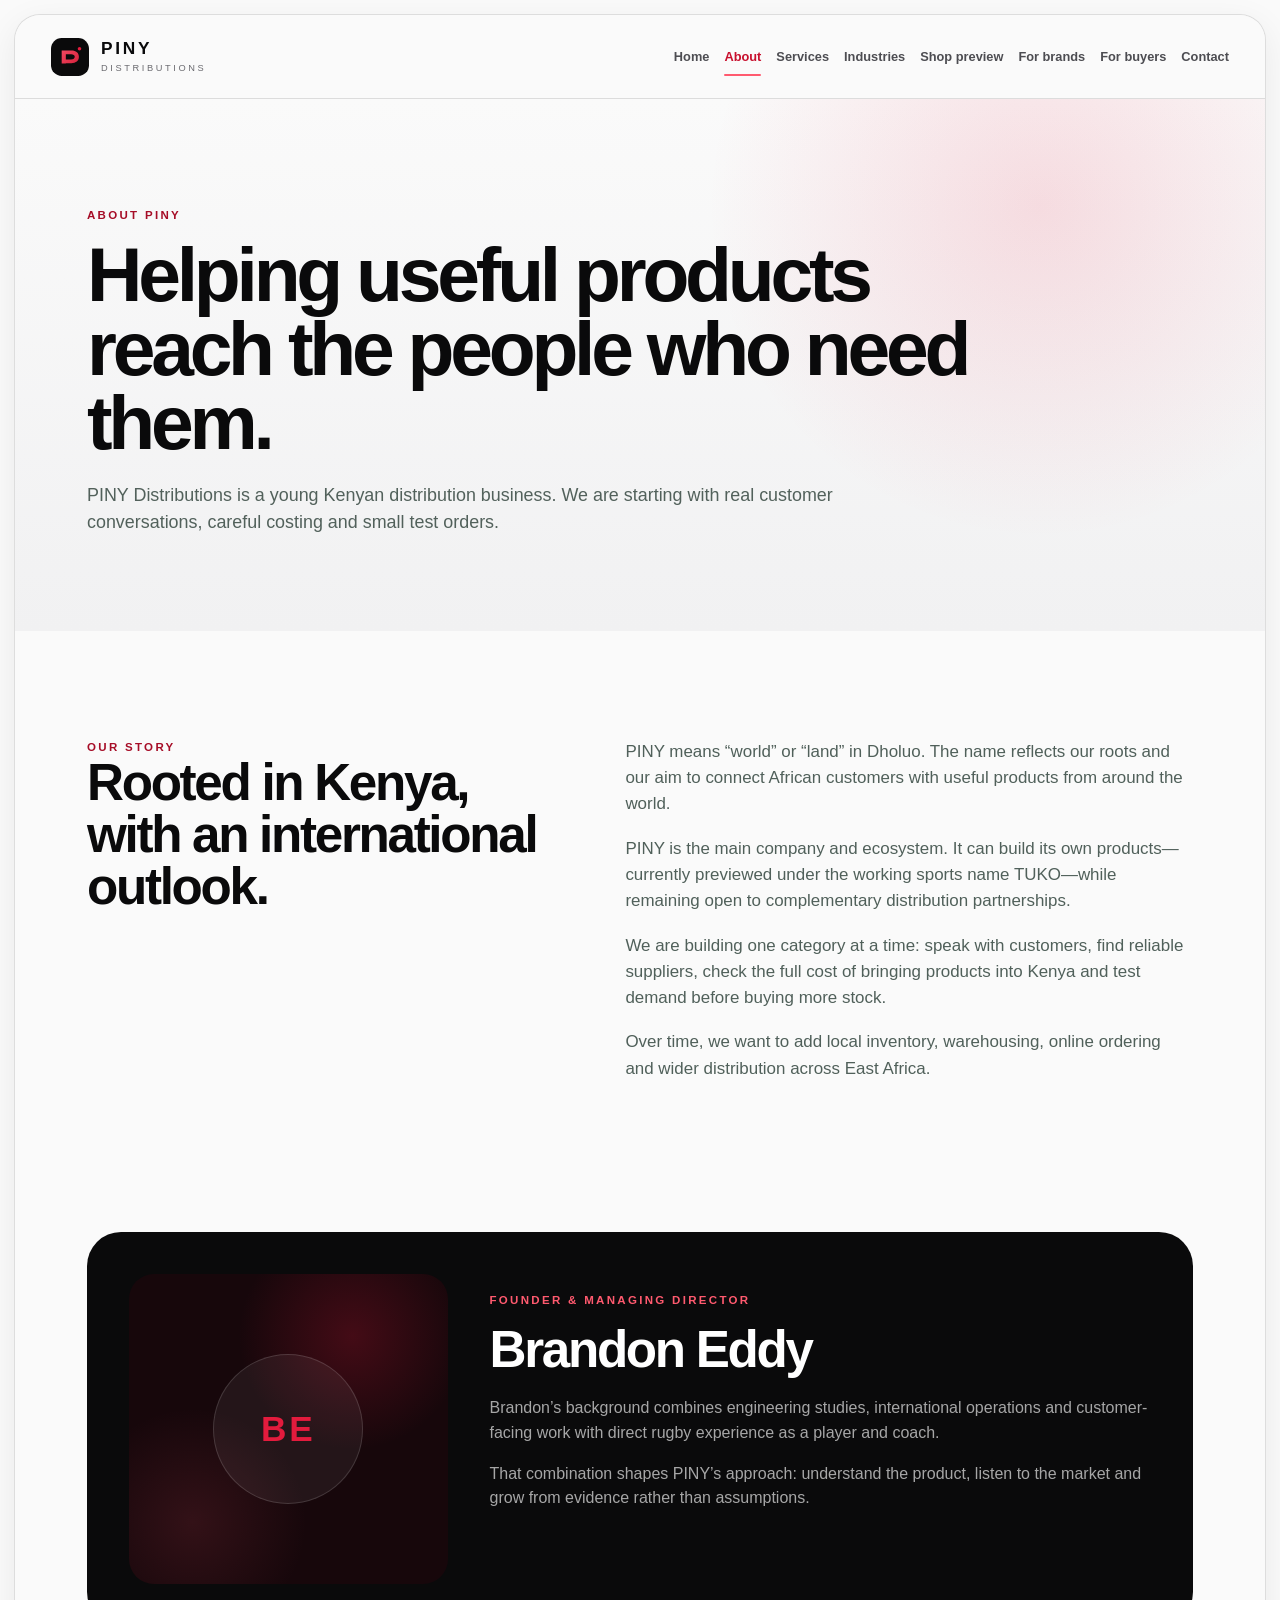
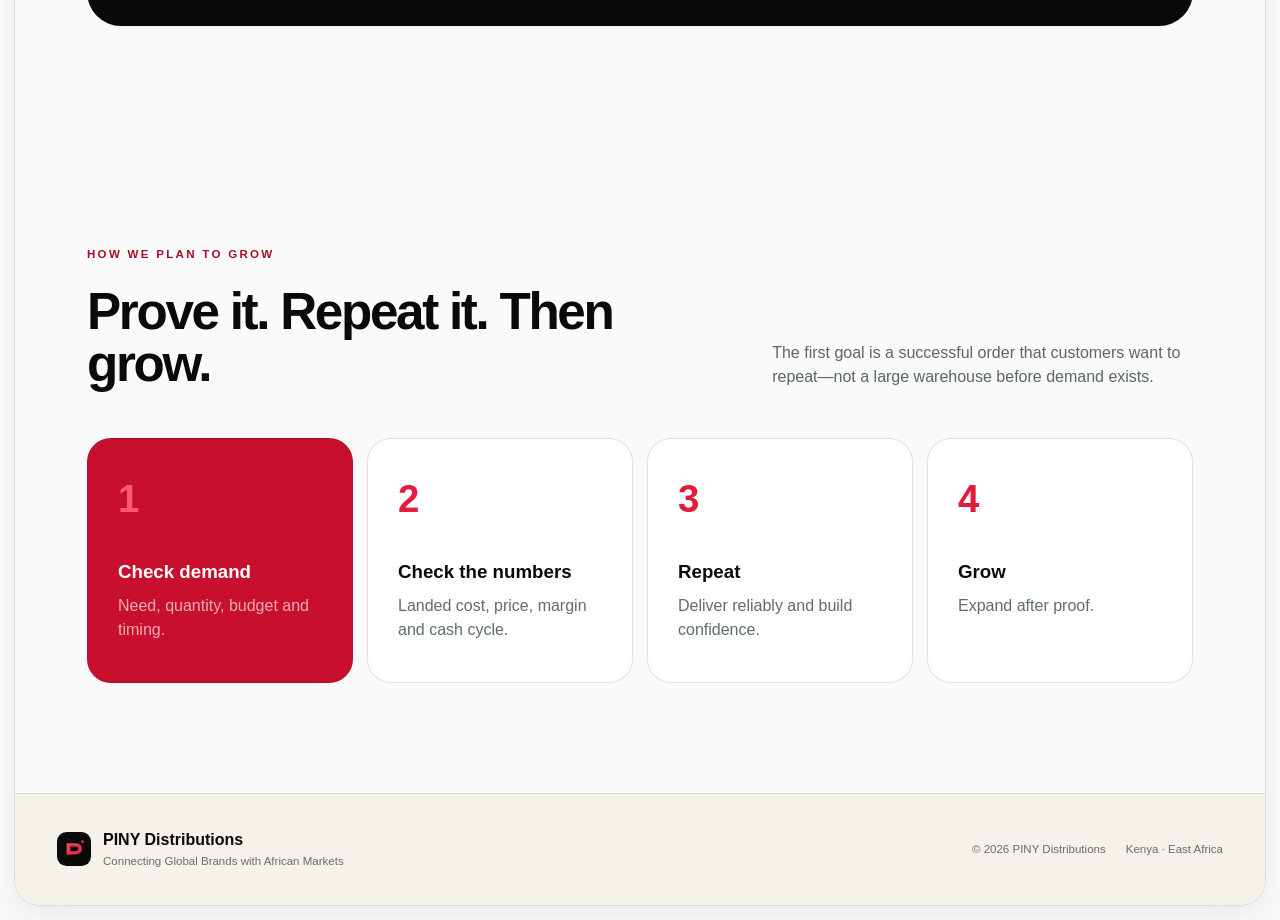
==== commit 265d0c51: "Add PINY multi-brand sports shop preview" ====
--- a/about.html
+++ b/about.html
@@ -13,7 +13,7 @@
   <meta property="og:url" content="https://pinydistributions.com/about.html" />
   <meta property="og:image" content="https://pinydistributions.com/social-card.svg" />
   <meta name="twitter:card" content="summary_large_image" />
-  <meta name="theme-color" content="#0d1f1a" />
+  <meta name="theme-color" content="#0a0a0b" />
   <link rel="icon" href="favicon.svg" type="image/svg+xml" />
   <link rel="stylesheet" href="styles.css" />
 </head>
@@ -39,7 +39,7 @@
   <main>
     <section class="page-hero"><p class="eyebrow">About PINY</p><h1>Helping useful products reach the people who need them.</h1><p>PINY Distributions is a young Kenyan distribution business. We are starting with real customer conversations, careful costing and small test orders.</p></section>
     <section class="section page-section">
-      <div class="section-grid"><div><div class="section-label">Our story</div><h2>Rooted in Kenya, with an international outlook.</h2></div><div class="section-copy"><p>PINY means “world” or “land” in Dholuo. The name reflects our roots and our aim to connect African customers with useful products from around the world.</p><p>We are building one category at a time: speak with customers, find reliable suppliers, check the full cost of bringing products into Kenya and test demand before buying more stock.</p><p>Over time, we want to add local inventory, warehousing, online ordering and wider distribution across East Africa.</p></div></div>
+      <div class="section-grid"><div><div class="section-label">Our story</div><h2>Rooted in Kenya, with an international outlook.</h2></div><div class="section-copy"><p>PINY means “world” or “land” in Dholuo. The name reflects our roots and our aim to connect African customers with useful products from around the world.</p><p>PINY is the main company and ecosystem. It can build its own products—currently previewed under the working sports name TUKO—while remaining open to complementary distribution partnerships.</p><p>We are building one category at a time: speak with customers, find reliable suppliers, check the full cost of bringing products into Kenya and test demand before buying more stock.</p><p>Over time, we want to add local inventory, warehousing, online ordering and wider distribution across East Africa.</p></div></div>
     </section>
     <section class="section founder-section">
       <div class="founder-card-v2"><div class="founder-mark"><span>BE</span></div><div class="founder-copy-v2"><div class="section-label light">Founder & Managing Director</div><h2>Brandon Eddy</h2><p>Brandon’s background combines engineering studies, international operations and customer-facing work with direct rugby experience as a player and coach.</p><p>That combination shapes PINY’s approach: understand the product, listen to the market and grow from evidence rather than assumptions.</p></div></div>
@@ -50,6 +50,7 @@
     <div class="footer-meta"><span>© <span id="year"></span> PINY Distributions</span><span>Kenya · East Africa</span></div>
   </footer>
 </div>
+<script src="site-config.js"></script>
 <script src="script.js"></script>
 </body>
 </html>
--- a/styles.css
+++ b/styles.css
@@ -1,19 +1,19 @@
 :root {
-  --ink: #0d1f1a;
-  --ink-2: #17342b;
-  --forest: #0f4f3c;
-  --forest-2: #176a50;
-  --mint: #76d8ab;
-  --sand: #d7b96f;
-  --cream: #f6f1e8;
-  --paper: #fbfaf7;
-  --muted: #66746e;
-  --line: rgba(13,31,26,.12);
+  --ink: #0a0a0b;
+  --ink-2: #171719;
+  --forest: #c8102e;
+  --forest-2: #a60d27;
+  --mint: #ff5a6f;
+  --sand: #e31b3d;
+  --cream: #f3f3f4;
+  --paper: #fafafa;
+  --muted: #6b6b70;
+  --line: rgba(10,10,11,.12);
   --white: #fff;
   --radius-xl: 34px;
   --radius-lg: 24px;
   --radius-md: 18px;
-  --shadow: 0 24px 70px rgba(13,31,26,.10);
+  --shadow: 0 24px 70px rgba(10,10,11,.12);
 }
 
 * { box-sizing: border-box; }
@@ -37,7 +37,7 @@
   border: 1px solid var(--line);
   border-radius: 26px;
   background: var(--paper);
-  box-shadow: 0 10px 35px rgba(13,31,26,.06);
+  box-shadow: 0 10px 35px rgba(10,10,11,.07);
 }
 
 .site-header {
@@ -49,7 +49,7 @@
   position: relative;
   z-index: 20;
   border-bottom: 1px solid var(--line);
-  background: rgba(251,250,247,.90);
+  background: rgba(250,250,250,.92);
   backdrop-filter: blur(14px);
 }
 
@@ -82,7 +82,7 @@
   font-size: .92rem;
 }
 .nav a:not(.nav-cta) {
-  color: #45534e;
+  color: #4d4d52;
   transition: color .2s ease;
 }
 .nav a:hover { color: var(--forest); }
@@ -102,9 +102,9 @@
   align-items: center;
   gap: 44px;
   background:
-    radial-gradient(circle at 75% 20%, rgba(118,216,171,.17), transparent 32%),
-    radial-gradient(circle at 18% 15%, rgba(215,185,111,.16), transparent 26%),
-    linear-gradient(180deg, #fbfaf7 0%, #f7f4ec 100%);
+    radial-gradient(circle at 75% 20%, rgba(227,27,61,.13), transparent 32%),
+    radial-gradient(circle at 18% 15%, rgba(10,10,11,.06), transparent 26%),
+    linear-gradient(180deg, #fafafa 0%, #f2f2f3 100%);
 }
 
 .eyebrow, .section-label {
@@ -128,7 +128,7 @@
 .hero-lede {
   max-width: 670px;
   font-size: 1.14rem;
-  color: #52615b;
+  color: #56565c;
   margin: 0 0 34px;
 }
 .hero-actions { display: flex; gap: 12px; flex-wrap: wrap; }
@@ -147,7 +147,7 @@
 .btn-primary {
   color: var(--white);
   background: var(--forest);
-  box-shadow: 0 12px 28px rgba(15,79,60,.20);
+  box-shadow: 0 12px 28px rgba(200,16,46,.22);
 }
 .btn-secondary {
   border: 1px solid var(--line);
@@ -181,11 +181,51 @@
   font-size: .86rem;
 }
 
-.hero-visual {
+.hero-photo {
   position: relative;
   min-height: 540px;
-  display: grid;
-  place-items: center;
+  margin: 0;
+  overflow: hidden;
+  border-radius: 30px;
+  box-shadow: var(--shadow);
+  background: var(--forest);
+}
+.hero-photo::after {
+  content: "";
+  position: absolute;
+  inset: 0;
+  background: linear-gradient(180deg, transparent 44%, rgba(10,10,11,.90) 100%);
+  pointer-events: none;
+}
+.hero-photo > img {
+  width: 100%;
+  height: 540px;
+  display: block;
+  object-fit: cover;
+  object-position: 52% center;
+}
+.hero-photo figcaption {
+  position: absolute;
+  z-index: 1;
+  left: 28px;
+  right: 28px;
+  bottom: 24px;
+  display: grid;
+  gap: 3px;
+  color: var(--white);
+}
+.hero-photo figcaption span {
+  font-size: .72rem;
+  letter-spacing: .14em;
+  text-transform: uppercase;
+  color: var(--mint);
+}
+.hero-photo figcaption strong { font-size: 1.05rem; }
+.hero-photo figcaption a {
+  width: fit-content;
+  margin-top: 5px;
+  font-size: .67rem;
+  color: rgba(255,255,255,.70);
 }
 .orb {
   position: absolute;
@@ -197,14 +237,14 @@
   height: 320px;
   right: 5%;
   top: 6%;
-  background: rgba(118,216,171,.22);
+  background: rgba(227,27,61,.18);
 }
 .orb-two {
   width: 180px;
   height: 180px;
   left: 4%;
   bottom: 4%;
-  background: rgba(215,185,111,.26);
+  background: rgba(10,10,11,.12);
 }
 .network-card {
   width: min(100%, 550px);
@@ -235,7 +275,7 @@
   width: 7px; height: 7px;
   border-radius: 50%;
   background: var(--mint);
-  box-shadow: 0 0 0 5px rgba(118,216,171,.13);
+  box-shadow: 0 0 0 5px rgba(227,27,61,.13);
 }
 .network-footer {
   justify-content: flex-start;
@@ -247,12 +287,17 @@
   width: 100%;
   margin: 10px 0 4px;
 }
-.continent { fill: rgba(15,79,60,.10); stroke: rgba(15,79,60,.18); stroke-width: 1.3; }
+.continent { fill: rgba(200,16,46,.10); stroke: rgba(200,16,46,.18); stroke-width: 1.3; }
 .node { fill: var(--sand); }
 .node-main { fill: var(--forest); stroke: var(--white); stroke-width: 5; }
 .route { fill: none; stroke: url(#route); stroke-width: 3.5; stroke-linecap: round; stroke-dasharray: 5 9; }
-.pulse { fill: none; stroke: rgba(15,79,60,.18); stroke-width: 1.5; }
+.pulse { fill: none; stroke: rgba(200,16,46,.18); stroke-width: 1.5; }
 .label { font-size: 11px; letter-spacing: 2px; fill: var(--forest); font-weight: 700; }
+
+.product-photo-shields img { object-position: 72% 72%; }
+.product-photo-post img { object-position: 20% center; }
+.product-photo-gps img { object-position: center 78%; }
+.catalogue-photo-note a { color: inherit; text-decoration: underline; text-underline-offset: 2px; }
 
 .strip {
   min-height: 72px;
@@ -367,7 +412,7 @@
 .market-copy {
   padding: 62px;
   background:
-    radial-gradient(circle at 20% 10%, rgba(118,216,171,.14), transparent 40%),
+    radial-gradient(circle at 20% 10%, rgba(227,27,61,.12), transparent 40%),
     var(--ink);
 }
 .section-label.light { color: var(--mint); }
@@ -395,7 +440,7 @@
 .market-row:last-child { border-bottom: 0; }
 .market-row.active {
   color: var(--white);
-  background: rgba(118,216,171,.09);
+  background: rgba(227,27,61,.08);
   border-radius: 18px;
 }
 .market-index {
@@ -419,7 +464,7 @@
 }
 .active .market-state {
   color: var(--mint);
-  border-color: rgba(118,216,171,.30);
+  border-color: rgba(227,27,61,.30);
 }
 
 .focus {
@@ -461,8 +506,8 @@
   border-radius: var(--radius-xl);
   color: var(--white);
   background:
-    radial-gradient(circle at 85% 15%, rgba(118,216,171,.18), transparent 25%),
-    linear-gradient(135deg, var(--forest), #0b3128 72%);
+    radial-gradient(circle at 85% 15%, rgba(255,90,111,.20), transparent 25%),
+    linear-gradient(135deg, var(--forest), #1a080d 72%);
 }
 .partner-card h2 { margin: 14px 0 18px; max-width: 800px; }
 .partner-card p:not(.eyebrow) { color: rgba(255,255,255,.68); max-width: 720px; }
@@ -499,7 +544,7 @@
 .contact-note {
   padding: 14px 16px;
   border-radius: 14px;
-  background: rgba(215,185,111,.13);
+  background: rgba(227,27,61,.10);
   color: #68582f !important;
   font-size: .9rem;
 }
@@ -576,7 +621,8 @@
     padding: 70px 28px 40px;
   }
   .hero h1 { font-size: clamp(3.3rem, 12vw, 5rem); }
-  .hero-visual { min-height: 420px; }
+  .hero-photo { min-height: 420px; }
+  .hero-photo > img { height: 420px; }
   .section, .partners { padding: 78px 28px; }
   .section-grid, .section-heading, .focus-grid, .contact {
     grid-template-columns: 1fr;
@@ -604,7 +650,8 @@
   .hero-actions .btn { width: 100%; }
   .hero-proof { gap: 14px; }
   .hero-proof span { font-size: .73rem; }
-  .hero-visual { min-height: 350px; }
+  .hero-photo { min-height: 350px; }
+  .hero-photo > img { height: 350px; }
   .network-card { padding: 15px; border-radius: 22px; }
   .strip {
     padding: 24px;
@@ -639,9 +686,9 @@
 .network-v2{box-shadow:0 32px 90px rgba(13,31,26,.14)}
 .floating-chip{position:absolute;z-index:4;padding:14px 16px;border-radius:16px;background:rgba(13,31,26,.94);color:#fff;box-shadow:0 18px 45px rgba(13,31,26,.18);font-size:.78rem}
 .floating-chip small{display:block;color:rgba(255,255,255,.5);margin-bottom:3px}.floating-chip strong{font-size:.86rem}.chip-a{right:-5px;top:90px}.chip-b{left:-8px;bottom:92px}
-.pilot-layout{display:grid;grid-template-columns:.9fr 1.1fr;gap:68px;align-items:center;margin-top:24px}.pilot-copy p{color:#5b6964;max-width:570px;font-size:1.04rem}.pilot-card{padding:34px;border-radius:26px;border:1px solid var(--line);background:linear-gradient(135deg,#fff,#f3eee4);box-shadow:0 18px 44px rgba(13,31,26,.06)}.pilot-top{display:flex;justify-content:space-between;gap:15px;align-items:center;font-size:.68rem;text-transform:uppercase;letter-spacing:.13em;color:var(--forest);font-weight:800}.pilot-top b{padding:7px 10px;border-radius:999px;background:rgba(112,214,168,.15);font-size:.6rem}.pilot-card h3{font-size:1.85rem;margin:28px 0 10px}.pilot-card p{color:#5d6b66}.pilot-tags{display:flex;gap:10px;flex-wrap:wrap;margin-top:24px;padding-top:20px;border-top:1px solid var(--line)}.pilot-tags span{font-size:.72rem;padding:7px 10px;border-radius:999px;background:rgba(13,31,26,.06);color:#5c6964}
+.pilot-layout{display:grid;grid-template-columns:.9fr 1.1fr;gap:68px;align-items:center;margin-top:24px}.pilot-copy p{color:#5b6964;max-width:570px;font-size:1.04rem}.pilot-card{padding:34px;border-radius:26px;border:1px solid var(--line);background:linear-gradient(135deg,#fff,#f2f2f3);box-shadow:0 18px 44px rgba(10,10,11,.06)}.pilot-top{display:flex;justify-content:space-between;gap:15px;align-items:center;font-size:.68rem;text-transform:uppercase;letter-spacing:.13em;color:var(--forest);font-weight:800}.pilot-top b{padding:7px 10px;border-radius:999px;background:rgba(227,27,61,.12);font-size:.6rem}.pilot-card h3{font-size:1.85rem;margin:28px 0 10px}.pilot-card p{color:#5d6b66}.pilot-tags{display:flex;gap:10px;flex-wrap:wrap;margin-top:24px;padding-top:20px;border-top:1px solid var(--line)}.pilot-tags span{font-size:.72rem;padding:7px 10px;border-radius:999px;background:rgba(10,10,11,.06);color:#5c6964}
 .partnership-section{background:#f0ece2}.partner-models{display:grid;grid-template-columns:repeat(4,1fr);gap:14px}.model-card{min-height:270px;padding:28px;border-radius:24px;background:rgba(255,255,255,.74);border:1px solid rgba(13,31,26,.08)}.model-card>span{color:var(--sand);font-size:.72rem;font-weight:800;letter-spacing:.14em}.model-card h3{font-size:1.35rem;margin:48px 0 10px}.model-card p{color:#5d6b66;margin:0}
-.founder-section{padding-top:48px}.founder-card-v2{display:grid;grid-template-columns:.65fr 1.35fr;gap:42px;padding:42px;border-radius:34px;background:var(--ink);color:#fff}.founder-mark{min-height:310px;display:grid;place-items:center;border-radius:25px;background:radial-gradient(circle at 70% 20%,rgba(112,214,168,.24),transparent 34%),radial-gradient(circle at 20% 80%,rgba(213,182,111,.25),transparent 32%),#123229}.founder-mark span{width:150px;height:150px;border-radius:50%;display:grid;place-items:center;border:1px solid rgba(255,255,255,.14);background:rgba(255,255,255,.06);color:var(--sand);font-size:2.2rem;font-weight:800;letter-spacing:.08em}.founder-copy-v2{padding:18px 0}.founder-copy-v2 h2{margin:14px 0 20px}.founder-copy-v2 p{color:rgba(255,255,255,.64);max-width:780px}
+.founder-section{padding-top:48px}.founder-card-v2{display:grid;grid-template-columns:.65fr 1.35fr;gap:42px;padding:42px;border-radius:34px;background:var(--ink);color:#fff}.founder-mark{min-height:310px;display:grid;place-items:center;border-radius:25px;background:radial-gradient(circle at 70% 20%,rgba(227,27,61,.22),transparent 34%),radial-gradient(circle at 20% 80%,rgba(255,90,111,.12),transparent 32%),#17070b}.founder-mark span{width:150px;height:150px;border-radius:50%;display:grid;place-items:center;border:1px solid rgba(255,255,255,.14);background:rgba(255,255,255,.06);color:var(--sand);font-size:2.2rem;font-weight:800;letter-spacing:.08em}.founder-copy-v2{padding:18px 0}.founder-copy-v2 h2{margin:14px 0 20px}.founder-copy-v2 p{color:rgba(255,255,255,.64);max-width:780px}
 .proof-grid{display:grid;grid-template-columns:repeat(4,1fr);gap:14px}.proof-card{padding:30px;border-radius:24px;background:#fff;border:1px solid var(--line);min-height:245px}.proof-card>strong{font-size:2.4rem;letter-spacing:-.05em;color:var(--sand)}.proof-card h3{margin:28px 0 8px}.proof-card p{margin:0;color:#5e6d67}.dark-proof{background:var(--forest);color:#fff}.dark-proof p{color:rgba(255,255,255,.65)}.dark-proof>strong{color:var(--mint)}
 .contact-email{font-size:.82rem;max-width:100%;word-break:break-word;text-align:center}
 @media(max-width:1120px){.partner-models,.proof-grid{grid-template-columns:repeat(2,1fr)}}
@@ -652,7 +699,7 @@
 .nav{gap:15px;font-size:.80rem;font-weight:650;white-space:nowrap}
 .nav a[aria-current="page"]{color:var(--forest);position:relative}
 .nav a[aria-current="page"]::after{content:"";position:absolute;left:0;right:0;bottom:-10px;height:2px;border-radius:2px;background:var(--mint)}
-.page-hero{padding:96px 72px 76px;background:radial-gradient(circle at 82% 20%,rgba(118,216,171,.17),transparent 30%),linear-gradient(180deg,#fbfaf7,#f3efe6)}
+.page-hero{padding:96px 72px 76px;background:radial-gradient(circle at 82% 20%,rgba(227,27,61,.13),transparent 30%),linear-gradient(180deg,#fafafa,#f1f1f2)}
 .page-hero h1{max-width:900px;margin:14px 0 22px;font-size:clamp(3.1rem,6vw,6rem);line-height:.96;letter-spacing:-.055em}
 .page-hero>p:last-child,.page-hero>p:nth-last-child(2){max-width:760px;color:#52615b;font-size:1.12rem}
 .page-section{padding-top:84px;padding-bottom:84px}
@@ -676,10 +723,14 @@
 .timeline-grid p,.industry-card p,.buyer-card p{color:#5d6b66;margin:0}
 .industry-card{min-height:300px;display:flex;flex-direction:column}
 .industry-card .stage-label{align-self:flex-start}
-.stage-label{padding:7px 10px;border-radius:999px;background:rgba(15,79,60,.09);color:var(--forest);font-size:.62rem;letter-spacing:.13em;font-weight:800}
+.stage-label{padding:7px 10px;border-radius:999px;background:rgba(200,16,46,.09);color:var(--forest);font-size:.62rem;letter-spacing:.13em;font-weight:800}
 .active-industry{background:var(--forest);color:#fff}
 .active-industry p{color:rgba(255,255,255,.67)}
-.active-industry .stage-label{background:rgba(118,216,171,.16);color:var(--mint)}
+.active-industry .stage-label{background:rgba(255,90,111,.16);color:var(--mint)}
+.gps-industry{background:#f8e9ed;border-color:rgba(200,16,46,.18)}
+.gps-industry .stage-label{background:var(--forest);color:#fff}
+.gps-industry p+p{margin-top:14px}
+.gps-industry .industry-note{margin-top:auto;padding-top:22px;font-size:.82rem;font-weight:700;color:var(--forest)}
 .future-industry{background:#f3eee4}
 .catalogue-hero{padding-bottom:64px}
 .notice-pill{display:flex;align-items:center;gap:16px;max-width:max-content;margin-top:28px;padding:12px 16px;border:1px solid var(--line);border-radius:999px;background:rgba(255,255,255,.72);font-size:.76rem}
@@ -735,16 +786,16 @@
 .form-wide{grid-column:1/-1}
 .inquiry-form input,.inquiry-form select,.inquiry-form textarea{width:100%;border:1px solid rgba(13,31,26,.16);border-radius:12px;background:#fbfaf7;color:var(--ink);padding:12px 13px;outline:none;transition:border-color .2s ease,box-shadow .2s ease}
 .inquiry-form textarea{resize:vertical;min-height:92px}
-.inquiry-form input:focus,.inquiry-form select:focus,.inquiry-form textarea:focus{border-color:var(--forest-2);box-shadow:0 0 0 3px rgba(118,216,171,.18)}
+.inquiry-form input:focus,.inquiry-form select:focus,.inquiry-form textarea:focus{border-color:var(--forest-2);box-shadow:0 0 0 3px rgba(227,27,61,.16)}
 .inquiry-form input::placeholder,.inquiry-form textarea::placeholder{color:#98a19d}
 .form-consent{display:flex;align-items:flex-start;gap:10px;margin:20px 0;color:#65736e;font-size:.74rem}
 .form-consent input{width:16px;height:16px;margin-top:2px;accent-color:var(--forest)}
 .form-submit{border:0;cursor:pointer}
 .form-submit:disabled{cursor:wait;opacity:.7}
 .form-honey{position:absolute!important;left:-9999px!important;width:1px!important;height:1px!important;opacity:0!important}
-.thanks-main{min-height:68vh;display:grid;place-items:center;padding:72px 28px;background:radial-gradient(circle at 75% 20%,rgba(118,216,171,.17),transparent 32%),var(--cream)}
+.thanks-main{min-height:68vh;display:grid;place-items:center;padding:72px 28px;background:radial-gradient(circle at 75% 20%,rgba(227,27,61,.13),transparent 32%),var(--cream)}
 .thanks-card{max-width:720px;padding:52px;text-align:center;border:1px solid var(--line);border-radius:30px;background:#fff;box-shadow:var(--shadow)}
-.thanks-mark{width:62px;height:62px;margin:0 auto 24px;display:grid;place-items:center;border-radius:50%;background:rgba(118,216,171,.20);color:var(--forest);font-size:1.7rem;font-weight:900}
+.thanks-mark{width:62px;height:62px;margin:0 auto 24px;display:grid;place-items:center;border-radius:50%;background:rgba(227,27,61,.14);color:var(--forest);font-size:1.7rem;font-weight:900}
 .thanks-card h1{margin:12px 0 18px;font-size:clamp(2.3rem,6vw,4.2rem);line-height:1;letter-spacing:-.045em}
 .thanks-card p{max-width:560px;margin:0 auto;color:#5d6b66}
 .thanks-actions{display:flex;justify-content:center;gap:12px;flex-wrap:wrap;margin-top:30px}
@@ -775,3 +826,88 @@
   .form-wide{grid-column:auto}
   .thanks-card{padding:38px 24px}
 }
+
+/* --- Interactive multi-sport catalogue --- */
+.sports-catalogue-hero{position:relative;overflow:hidden;display:grid;grid-template-columns:minmax(0,1.18fr) minmax(310px,.82fr);gap:52px;align-items:center;background:radial-gradient(circle at 86% 12%,rgba(227,27,61,.18),transparent 28%),radial-gradient(circle at 70% 88%,rgba(10,10,11,.08),transparent 30%),linear-gradient(145deg,#fafafa 0%,#ededee 100%)}
+.sports-catalogue-hero h1 span{color:var(--forest)}
+.catalogue-intro>p:nth-of-type(2){max-width:760px;color:#56565c;font-size:1.12rem}
+.tuko-brand-preview{min-height:440px;padding:32px;display:flex;flex-direction:column;justify-content:center;border-radius:30px;background:radial-gradient(circle at 70% 18%,rgba(227,27,61,.18),transparent 34%),#09090a;color:#fff;box-shadow:0 28px 70px rgba(10,10,11,.20)}
+.tuko-brand-preview>span{font-size:.65rem;text-transform:uppercase;letter-spacing:.18em;font-weight:800;color:var(--mint)}
+.tuko-brand-preview img{width:min(100%,420px);margin:18px auto 10px}
+.tuko-brand-preview p{max-width:390px;margin:0 auto;color:rgba(255,255,255,.66);font-size:.84rem;text-align:center}
+.catalogue-notice{margin-bottom:34px}
+.catalogue-stats{display:flex;gap:52px;padding-top:30px;border-top:1px solid var(--line);max-width:760px}
+.catalogue-stats div{display:flex;align-items:baseline;gap:10px}
+.catalogue-stats strong{font-size:2.2rem;letter-spacing:-.05em;color:var(--forest)}
+.catalogue-stats span{font-size:.76rem;text-transform:uppercase;letter-spacing:.11em;color:var(--muted);font-weight:700}
+.sports-catalogue{padding-top:70px;background:#f1f1f2}
+.catalogue-toolbar{display:grid;grid-template-columns:1.2fr .8fr;gap:52px;align-items:end}
+.catalogue-toolbar h2{margin-top:14px}
+.catalogue-toolbar>p{max-width:470px;margin:0;color:#5b6964}
+.marketplace-disclaimer{display:grid;grid-template-columns:auto 1fr;gap:18px;margin-top:30px;padding:17px 19px;border:1px solid rgba(200,16,46,.18);border-left:4px solid var(--forest);border-radius:14px;background:#fff;color:#5b5b61;font-size:.79rem}
+.marketplace-disclaimer strong{color:var(--ink);white-space:nowrap}
+.catalogue-search-wrap{margin-top:24px;padding:18px 20px;display:grid;grid-template-columns:auto 1fr;align-items:center;gap:20px;border:1px solid var(--line);border-radius:18px;background:#fff;box-shadow:0 10px 28px rgba(10,10,11,.04)}
+.catalogue-search-wrap label{font-size:.75rem;text-transform:uppercase;letter-spacing:.1em;font-weight:800;color:var(--ink)}
+.catalogue-search-wrap input{width:100%;min-height:46px;padding:0 16px;border:1px solid var(--line);border-radius:999px;background:#f5f5f6;color:var(--ink);font-size:.92rem;outline:none}
+.catalogue-search-wrap input:focus{border-color:var(--forest);box-shadow:0 0 0 3px rgba(227,27,61,.12)}
+.filter-group{display:grid;grid-template-columns:62px minmax(0,1fr);align-items:center;gap:12px;margin-top:18px}
+.filter-group>span{font-size:.66rem;text-transform:uppercase;letter-spacing:.13em;font-weight:850;color:#68686d}
+.sport-filters,.brand-filters{display:flex;gap:9px;overflow-x:auto;padding:6px 0;scrollbar-width:thin}
+.sport-filter,.brand-filter{flex:0 0 auto;border:1px solid var(--line);border-radius:999px;background:rgba(255,255,255,.78);padding:10px 16px;color:#525258;font-size:.78rem;font-weight:750;cursor:pointer;transition:.2s ease}
+.sport-filter:hover,.sport-filter.active,.brand-filter:hover,.brand-filter.active{border-color:var(--forest);background:var(--forest);color:#fff}
+.catalogue-results{display:flex;justify-content:space-between;gap:20px;padding:12px 0 24px;color:#697670;font-size:.72rem;letter-spacing:.06em;text-transform:uppercase}
+.catalogue-results span:first-child{color:var(--forest);font-weight:800}
+.sports-product-grid{display:grid;grid-template-columns:repeat(3,minmax(0,1fr));gap:18px}
+.sports-product-card{overflow:hidden;border:1px solid var(--line);border-radius:25px;background:#fff;box-shadow:0 10px 28px rgba(10,10,11,.06)}
+.product-gallery{position:relative;padding:12px;background:#e8e8ea}
+.product-brand-lockup,.dialog-brand-lockup{position:absolute;z-index:2;top:22px;left:22px;width:94px;height:58px;padding:5px 9px;display:grid;place-items:center;border-radius:12px;background:rgba(10,10,11,.90);box-shadow:0 8px 22px rgba(0,0,0,.18);pointer-events:none}
+.product-brand-lockup img,.dialog-brand-lockup img{width:100%;height:100%;object-fit:contain}
+.reference-lockup{align-content:center;text-align:center;color:#fff}
+.reference-lockup strong{font-size:.68rem;line-height:1.1}
+.reference-lockup small{font-size:.46rem;letter-spacing:.14em;color:var(--mint)}
+.product-main-view{display:block;width:100%;aspect-ratio:1.18/1;padding:0;overflow:hidden;border:0;border-radius:16px;background:#e7e3dc;cursor:zoom-in}
+.product-main-view img{width:100%;height:100%;object-fit:cover;transition:transform .3s ease}
+.product-main-view:hover img{transform:scale(1.025)}
+.product-thumbnails{display:grid;grid-template-columns:repeat(3,1fr);gap:7px;margin-top:8px}
+.product-thumb,.dialog-thumb{min-width:0;padding:0;overflow:hidden;border:1px solid transparent;border-radius:10px;background:#fff;cursor:pointer;color:var(--muted)}
+.product-thumb img{width:100%;aspect-ratio:1.55/1;object-fit:cover}
+.product-thumb span{display:block;padding:5px;font-size:.58rem;font-weight:700;text-transform:uppercase;letter-spacing:.07em}
+.product-thumb.active,.dialog-thumb.active{border-color:var(--forest);box-shadow:0 0 0 2px rgba(200,16,46,.13)}
+.sports-product-copy{padding:24px 26px 26px}
+.product-meta{display:flex;align-items:center;justify-content:space-between;gap:10px;margin-bottom:16px;color:var(--forest);font-size:.62rem;text-transform:uppercase;letter-spacing:.12em;font-weight:800}
+.product-meta span:last-child{padding:5px 8px;border-radius:999px;background:rgba(200,16,46,.08)}
+.sports-product-copy .product-category{margin:0;color:#82908a}
+.sports-product-copy h3{margin:8px 0 13px;font-size:1.45rem;letter-spacing:-.025em}
+.sports-product-copy ul{min-height:91px;margin:0;padding-left:18px;color:#5f6d68;font-size:.85rem}
+.sports-product-copy li+li{margin-top:5px}
+.product-actions{display:flex;align-items:center;justify-content:space-between;gap:12px;margin-top:23px;padding-top:17px;border-top:1px solid var(--line)}
+.product-actions a,.text-action{border:0;background:none;padding:0;color:var(--forest);font-size:.77rem;font-weight:800;cursor:pointer}
+.text-action{text-decoration:underline;text-underline-offset:3px;color:#66746e}
+.range-request{display:grid;grid-template-columns:1fr auto;align-items:end;gap:50px;background:var(--forest);color:#fff}
+.range-request h2{max-width:760px;margin:14px 0 18px}
+.range-request p{max-width:750px;margin:0;color:rgba(255,255,255,.66)}
+.product-dialog{width:min(1040px,calc(100% - 28px));max-height:calc(100vh - 28px);padding:0;border:0;border-radius:28px;background:#fbfaf7;box-shadow:0 30px 100px rgba(0,0,0,.34)}
+.product-dialog::backdrop{background:rgba(0,0,0,.72);backdrop-filter:blur(7px)}
+.dialog-close{position:sticky;z-index:5;float:right;top:14px;margin:14px 14px -54px 0;width:40px;height:40px;border:1px solid rgba(13,31,26,.12);border-radius:50%;background:rgba(255,255,255,.9);color:var(--ink);font-size:1.55rem;line-height:1;cursor:pointer}
+.dialog-layout{display:grid;grid-template-columns:1.08fr .92fr}
+.dialog-gallery{position:relative;padding:28px;background:#e8e8ea}
+.dialog-brand-lockup{top:42px;left:42px;width:118px;height:72px}
+.dialog-main-image{width:100%;aspect-ratio:1/1;object-fit:cover;border-radius:20px;background:#e4e0d9}
+.dialog-thumbs{display:grid;grid-template-columns:repeat(3,1fr);gap:9px;margin-top:10px}
+.dialog-thumb img{width:100%;aspect-ratio:1.35/1;object-fit:cover}
+.dialog-thumb span{display:block;padding:7px;font-size:.65rem;font-weight:750}
+.dialog-copy{padding:58px 48px 42px}
+.dialog-copy h2{margin:12px 0 16px;font-size:clamp(2.25rem,4vw,3.8rem);line-height:.96;letter-spacing:-.045em}
+.development-badge{display:inline-flex;padding:7px 10px;border-radius:999px;background:rgba(200,16,46,.09);color:var(--forest);font-size:.66rem;text-transform:uppercase;letter-spacing:.09em;font-weight:800}
+.dialog-copy>p{margin:24px 0;color:#5d6b66}
+.dialog-copy h3{margin:0 0 12px;font-size:1rem}
+.dialog-copy ul{margin:0 0 28px;padding-left:18px;color:#5d6b66}
+.dialog-copy small{display:block;margin-top:14px;color:#7b8782}
+.catalogue-js-note{padding:28px;border:1px solid var(--line);border-radius:18px;background:#fff}
+.catalogue-empty{grid-column:1/-1;padding:64px 28px;text-align:center;border:1px dashed rgba(10,10,11,.18);border-radius:24px;background:#fff}
+.catalogue-empty h3{margin:0 0 8px;font-size:1.4rem}.catalogue-empty p{margin:0;color:var(--muted)}
+
+@media(max-width:1120px){.sports-product-grid{grid-template-columns:repeat(2,minmax(0,1fr))}}
+@media(max-width:980px){.sports-catalogue-hero{grid-template-columns:1fr}.tuko-brand-preview{min-height:320px}}
+@media(max-width:820px){.catalogue-toolbar,.range-request,.dialog-layout{grid-template-columns:1fr}.range-request{align-items:start}.dialog-gallery{padding:20px}.dialog-copy{padding:34px 28px 36px}.product-dialog{overflow-y:auto}.marketplace-disclaimer,.catalogue-search-wrap{grid-template-columns:1fr}.marketplace-disclaimer strong{white-space:normal}}
+@media(max-width:620px){.catalogue-stats{gap:18px;justify-content:space-between}.catalogue-stats div{display:grid;gap:0}.catalogue-stats strong{font-size:1.8rem}.catalogue-stats span{font-size:.6rem}.catalogue-results{align-items:flex-start;flex-direction:column}.sports-product-grid{grid-template-columns:1fr}.sports-catalogue{padding-left:18px;padding-right:18px}.sport-filters,.brand-filters{margin-right:-18px}.filter-group{grid-template-columns:1fr}.sports-product-copy ul{min-height:0}.range-request{padding-left:24px;padding-right:24px}.dialog-copy h2{font-size:2.35rem}}
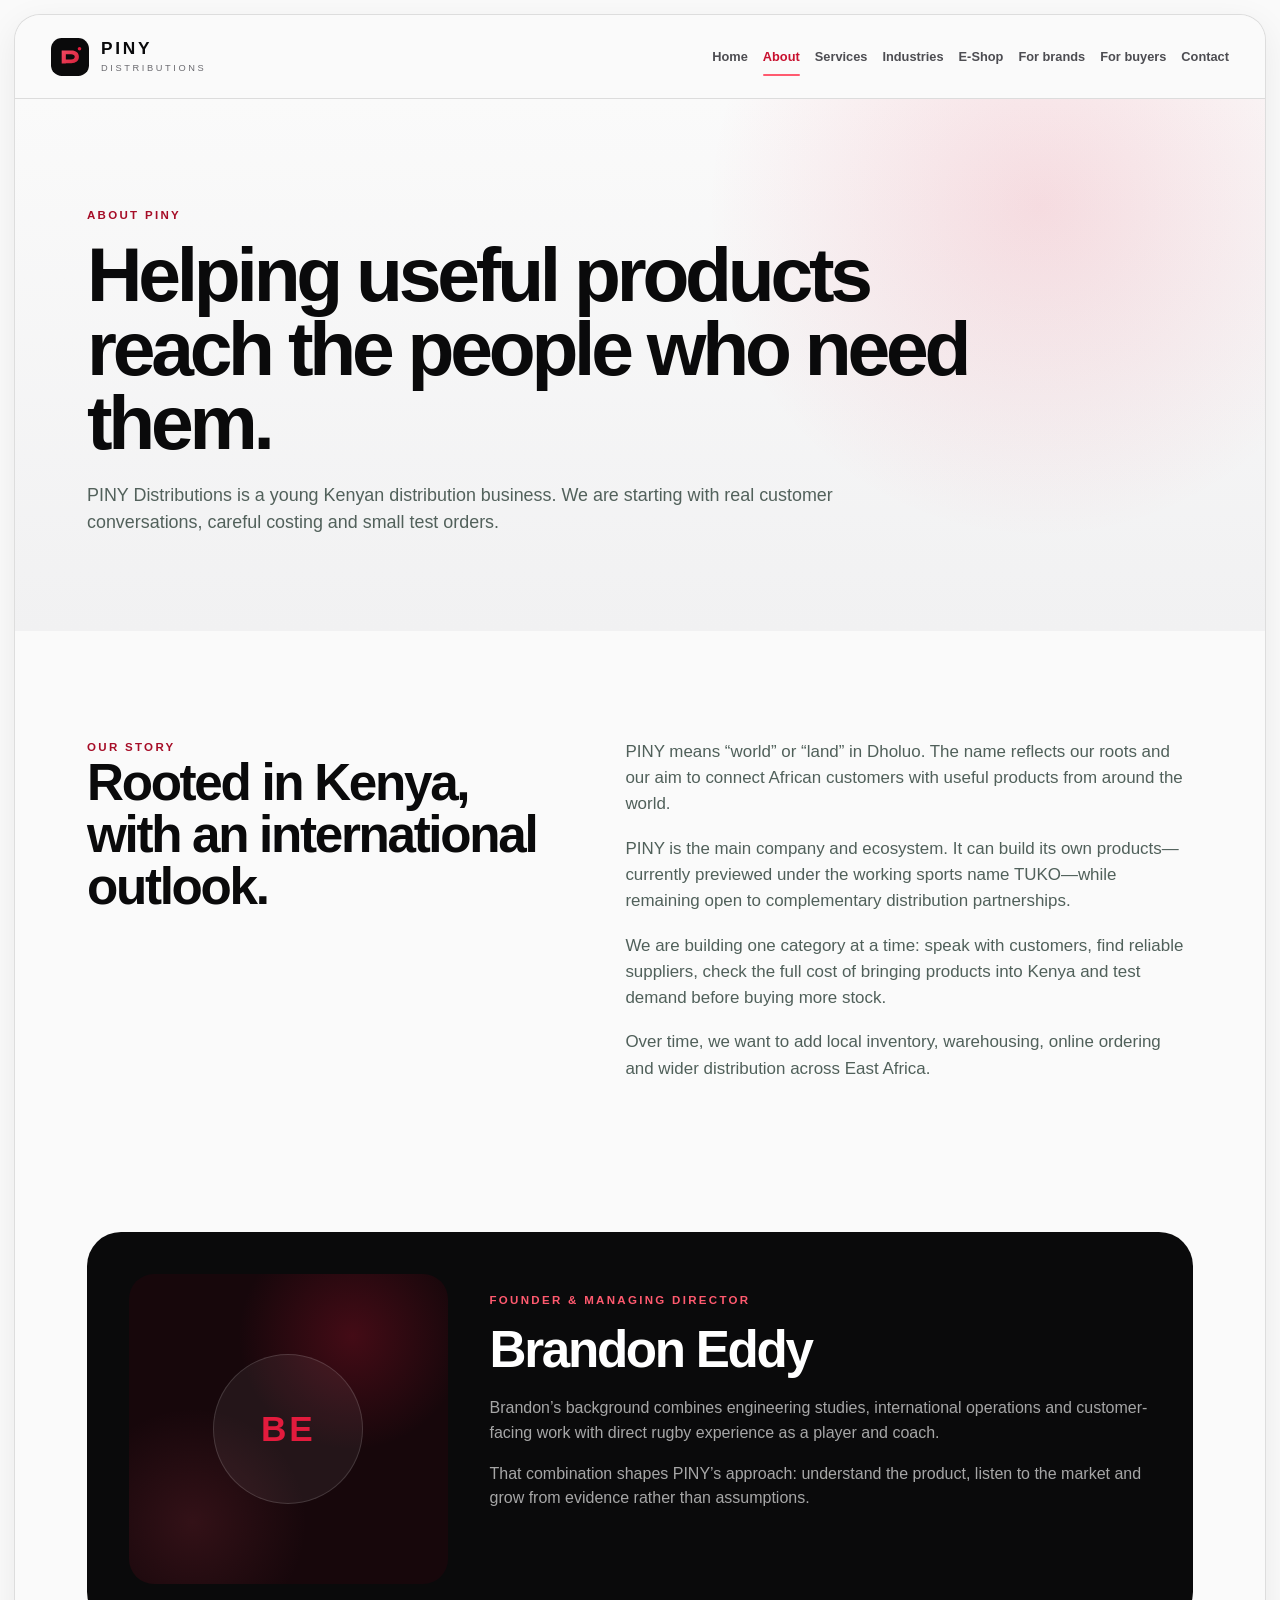
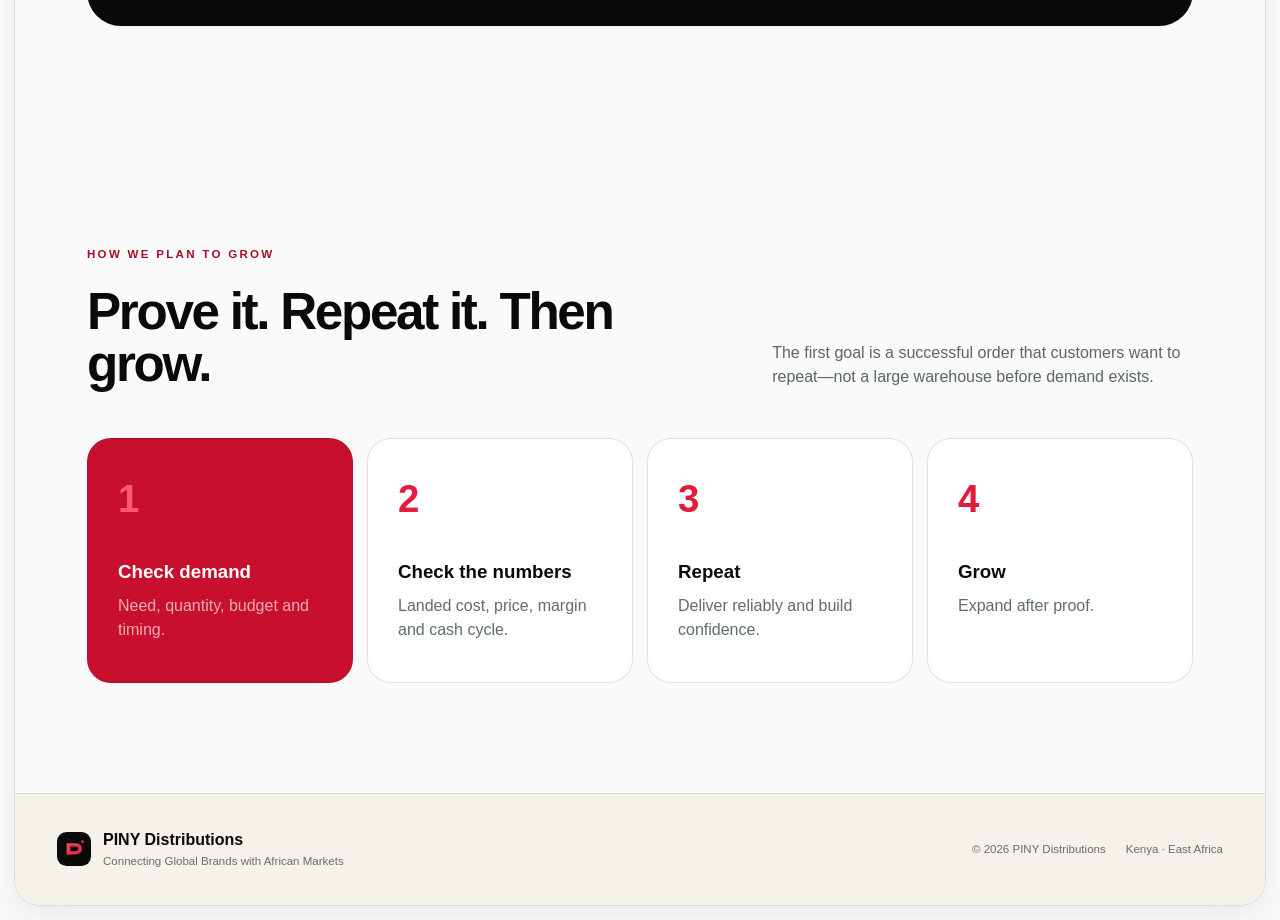
==== commit 24113dc9: "Redesign catalogue as multi-brand PINY E-Shop" ====
--- a/about.html
+++ b/about.html
@@ -30,7 +30,7 @@
       <a aria-current="page" href="about.html">About</a>
       <a href="services.html">Services</a>
       <a href="industries.html">Industries</a>
-      <a href="catalogue.html">Catalogue</a>
+      <a href="catalogue.html">E-Shop</a>
       <a href="brands.html">For brands</a>
       <a href="buyers.html">For buyers</a>
       <a href="contact.html">Contact</a>
--- a/styles.css
+++ b/styles.css
@@ -911,3 +911,60 @@
 @media(max-width:980px){.sports-catalogue-hero{grid-template-columns:1fr}.tuko-brand-preview{min-height:320px}}
 @media(max-width:820px){.catalogue-toolbar,.range-request,.dialog-layout{grid-template-columns:1fr}.range-request{align-items:start}.dialog-gallery{padding:20px}.dialog-copy{padding:34px 28px 36px}.product-dialog{overflow-y:auto}.marketplace-disclaimer,.catalogue-search-wrap{grid-template-columns:1fr}.marketplace-disclaimer strong{white-space:normal}}
 @media(max-width:620px){.catalogue-stats{gap:18px;justify-content:space-between}.catalogue-stats div{display:grid;gap:0}.catalogue-stats strong{font-size:1.8rem}.catalogue-stats span{font-size:.6rem}.catalogue-results{align-items:flex-start;flex-direction:column}.sports-product-grid{grid-template-columns:1fr}.sports-catalogue{padding-left:18px;padding-right:18px}.sport-filters,.brand-filters{margin-right:-18px}.filter-group{grid-template-columns:1fr}.sports-product-copy ul{min-height:0}.range-request{padding-left:24px;padding-right:24px}.dialog-copy h2{font-size:2.35rem}}
+
+/* --- PINY E-Shop --- */
+.eshop-hero{padding-top:72px;padding-bottom:60px;grid-template-columns:minmax(0,1fr) minmax(380px,.86fr);gap:44px;background:radial-gradient(circle at 88% 8%,rgba(227,27,61,.18),transparent 30%),linear-gradient(145deg,#f8f8f8,#e9e9eb)}
+.eshop-hero h1{font-size:clamp(3.2rem,5.6vw,5.8rem)}
+.eshop-hero h1 span{color:var(--forest)}
+.eshop-visual{overflow:hidden;border-radius:28px;background:#09090b;box-shadow:0 28px 70px rgba(10,10,11,.22)}
+.eshop-visual-logo{min-height:142px;padding:22px 26px;display:flex;align-items:center;justify-content:space-between;gap:22px;background:radial-gradient(circle at 78% 10%,rgba(227,27,61,.24),transparent 44%)}
+.eshop-visual-logo span{max-width:100px;color:rgba(255,255,255,.52);font-size:.62rem;font-weight:800;letter-spacing:.14em;text-transform:uppercase}
+.eshop-visual-logo img{width:min(250px,65%);height:94px;object-fit:contain}
+.eshop-ball-grid{display:grid;grid-template-columns:repeat(4,1fr);gap:2px;background:#19191c}
+.eshop-ball-grid figure{position:relative;margin:0;aspect-ratio:.82/1;overflow:hidden;background:#eee}
+.eshop-ball-grid img{width:100%;height:100%;object-fit:cover;transition:transform .3s ease}
+.eshop-ball-grid figure:hover img{transform:scale(1.05)}
+.eshop-ball-grid figcaption{position:absolute;left:7px;bottom:7px;padding:5px 7px;border-radius:999px;background:rgba(10,10,11,.82);color:#fff;font-size:.52rem;font-weight:800;letter-spacing:.06em;text-transform:uppercase}
+.sports-catalogue{padding-top:62px}
+.category-filter-group{display:block;margin-top:30px}
+.category-filter-group>span{display:block;margin-bottom:10px}
+.category-filter-group .sport-filters{display:grid;grid-template-columns:repeat(5,minmax(0,1fr));gap:10px;overflow:visible}
+.category-filter-group .sport-filter{position:relative;min-height:172px;padding:0;overflow:hidden;border-radius:20px;border-color:transparent;background:#111;color:#fff;text-align:left}
+.category-filter-group .sport-filter img{position:absolute;inset:0;width:100%;height:100%;object-fit:cover;opacity:.64;transition:transform .3s ease,opacity .3s ease}
+.category-filter-group .sport-filter::after{content:"";position:absolute;inset:0;background:linear-gradient(180deg,rgba(0,0,0,.02),rgba(0,0,0,.82))}
+.category-filter-group .sport-filter span,.category-filter-group .sport-filter small{position:absolute;z-index:2;left:16px}
+.category-filter-group .sport-filter span{bottom:30px;font-size:1.08rem;font-weight:850;letter-spacing:-.02em}
+.category-filter-group .sport-filter small{bottom:13px;color:rgba(255,255,255,.68);font-size:.62rem;letter-spacing:.08em;text-transform:uppercase}
+.category-filter-group .sport-filter:hover,.category-filter-group .sport-filter.active{border-color:var(--mint);background:#111;color:#fff;box-shadow:0 0 0 2px rgba(227,27,61,.16)}
+.category-filter-group .sport-filter:hover img,.category-filter-group .sport-filter.active img{opacity:.9;transform:scale(1.035)}
+.catalogue-search-wrap{margin-top:18px}
+.brand-filter{padding:9px 15px}
+.sports-product-grid{scroll-margin-top:24px}
+.sports-product-card{display:flex;flex-direction:column;transition:transform .25s ease,box-shadow .25s ease}
+.sports-product-card:hover{transform:translateY(-3px);box-shadow:0 18px 42px rgba(10,10,11,.11)}
+.sports-product-copy{display:flex;flex:1;flex-direction:column}
+.sports-product-copy .product-actions{margin-top:auto}
+.featured-shop-card{grid-column:span 2}
+.featured-shop-card .product-main-view{aspect-ratio:1.7/1}
+.product-main-view{position:relative}
+.product-imprint{position:absolute;z-index:2;left:50%;top:55%;width:34%;transform:translate(-50%,-50%) rotate(-5deg);filter:drop-shadow(0 2px 2px rgba(0,0,0,.18));pointer-events:none}
+.product-imprint img{display:block;width:100%;height:auto;object-fit:contain}
+.dialog-image-wrap{position:relative}
+.dialog-imprint{width:35%;top:57%}
+.manufacturer-link{display:block;margin:-10px 0 22px;color:var(--forest);font-size:.78rem;font-weight:800;text-decoration:underline;text-underline-offset:3px}
+.dialog-copy .manufacturer-link+.btn{display:inline-flex}
+
+@media(max-width:1120px){
+  .eshop-hero{grid-template-columns:1fr}.eshop-visual{max-width:800px}
+  .category-filter-group .sport-filters{grid-template-columns:repeat(3,1fr)}
+}
+@media(max-width:820px){
+  .category-filter-group .sport-filters{grid-template-columns:repeat(2,1fr)}
+  .featured-shop-card{grid-column:auto}.featured-shop-card .product-main-view{aspect-ratio:1.18/1}
+}
+@media(max-width:620px){
+  .eshop-hero{padding:48px 22px 42px}.eshop-visual-logo{min-height:118px;padding:17px}.eshop-visual-logo img{height:78px}
+  .eshop-ball-grid{grid-template-columns:repeat(2,1fr)}.eshop-ball-grid figure{aspect-ratio:1.3/1}
+  .category-filter-group .sport-filters{display:flex;margin-right:-18px;overflow-x:auto}.category-filter-group .sport-filter{flex:0 0 165px;min-height:145px}
+  .product-imprint{width:38%}
+}
